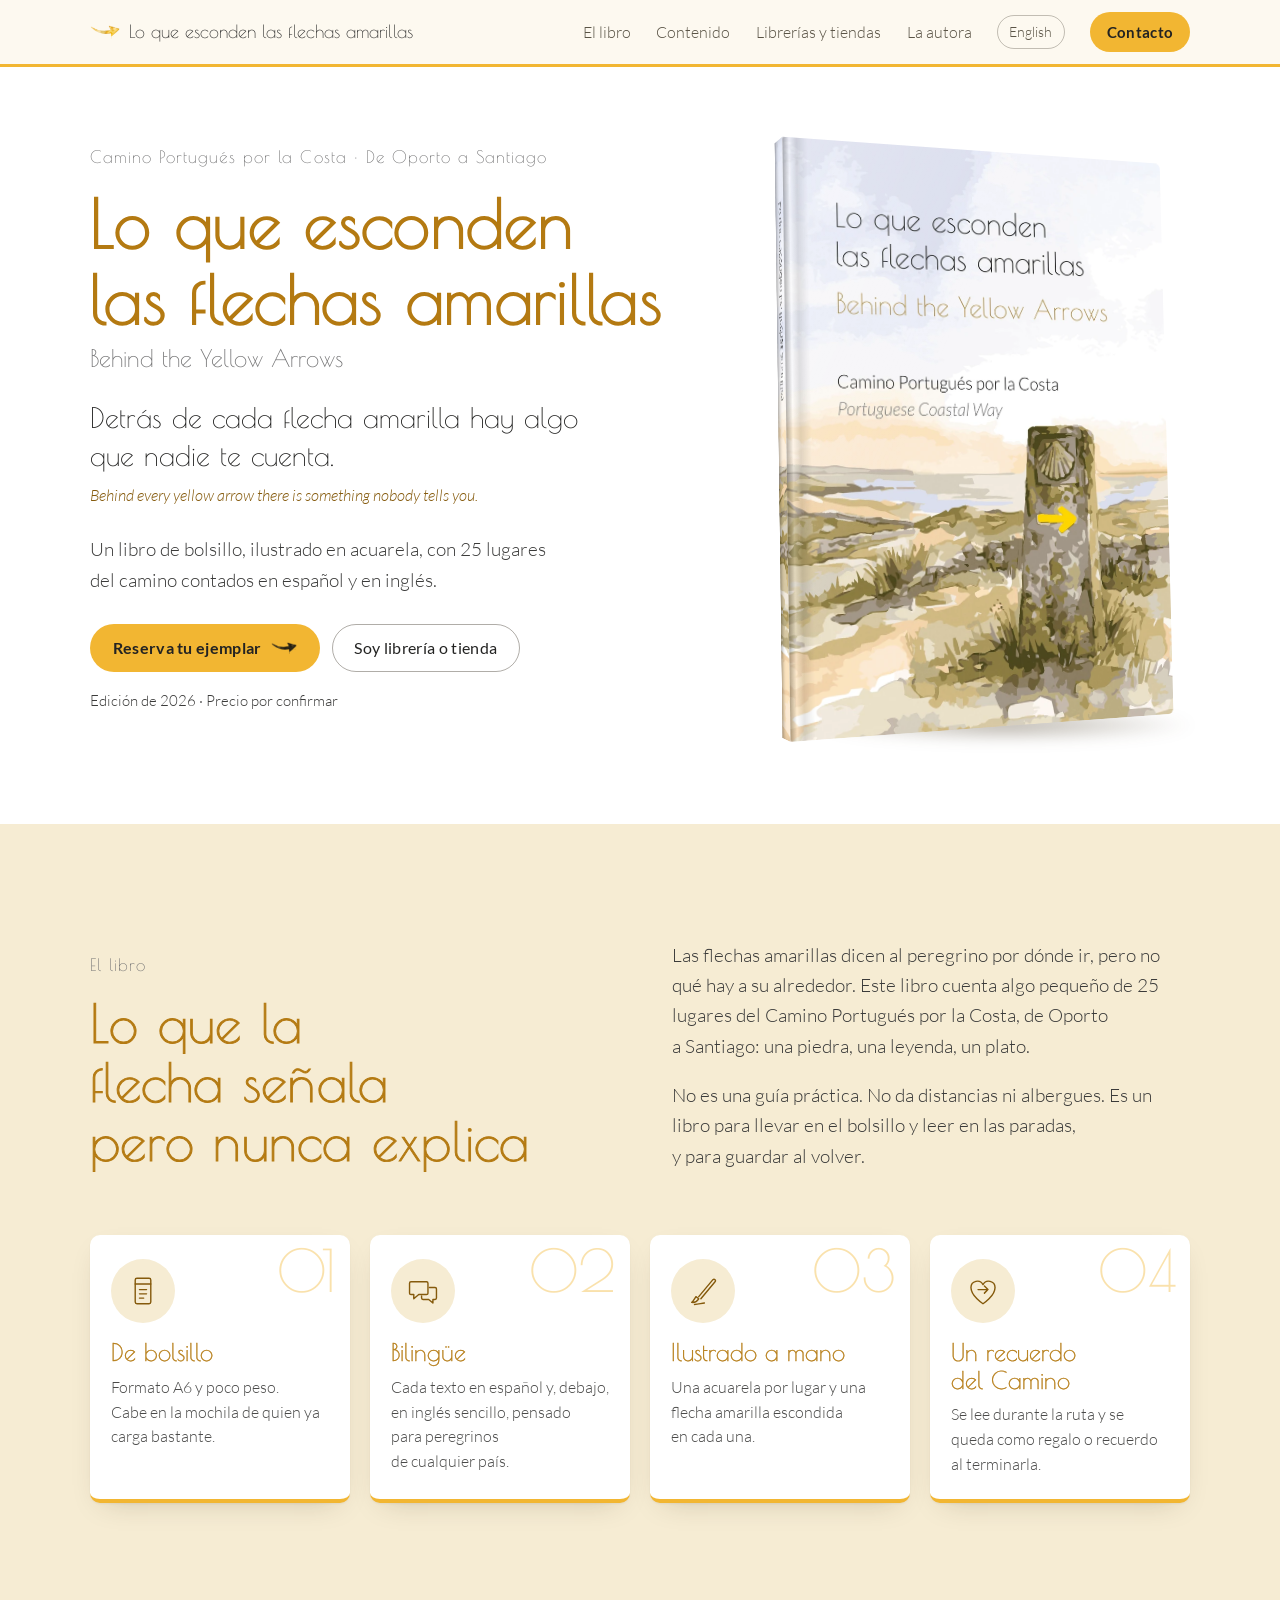
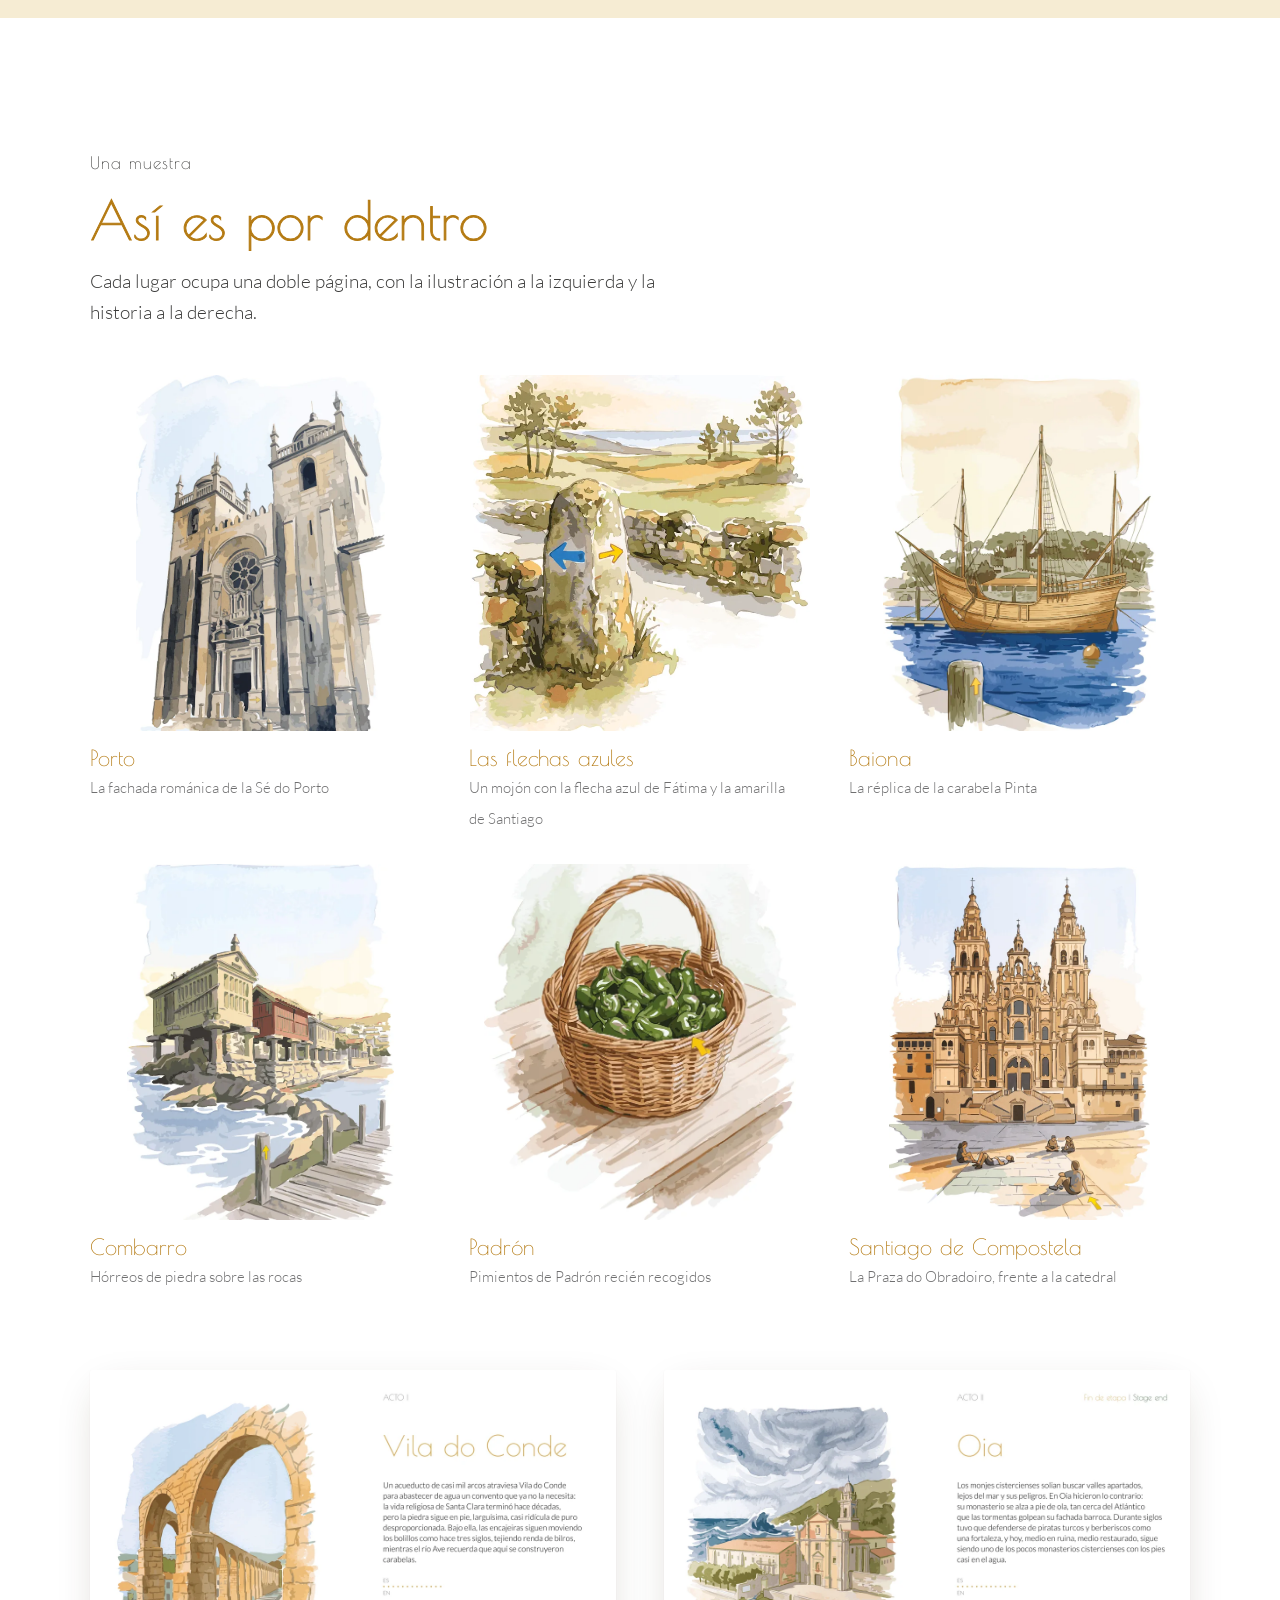
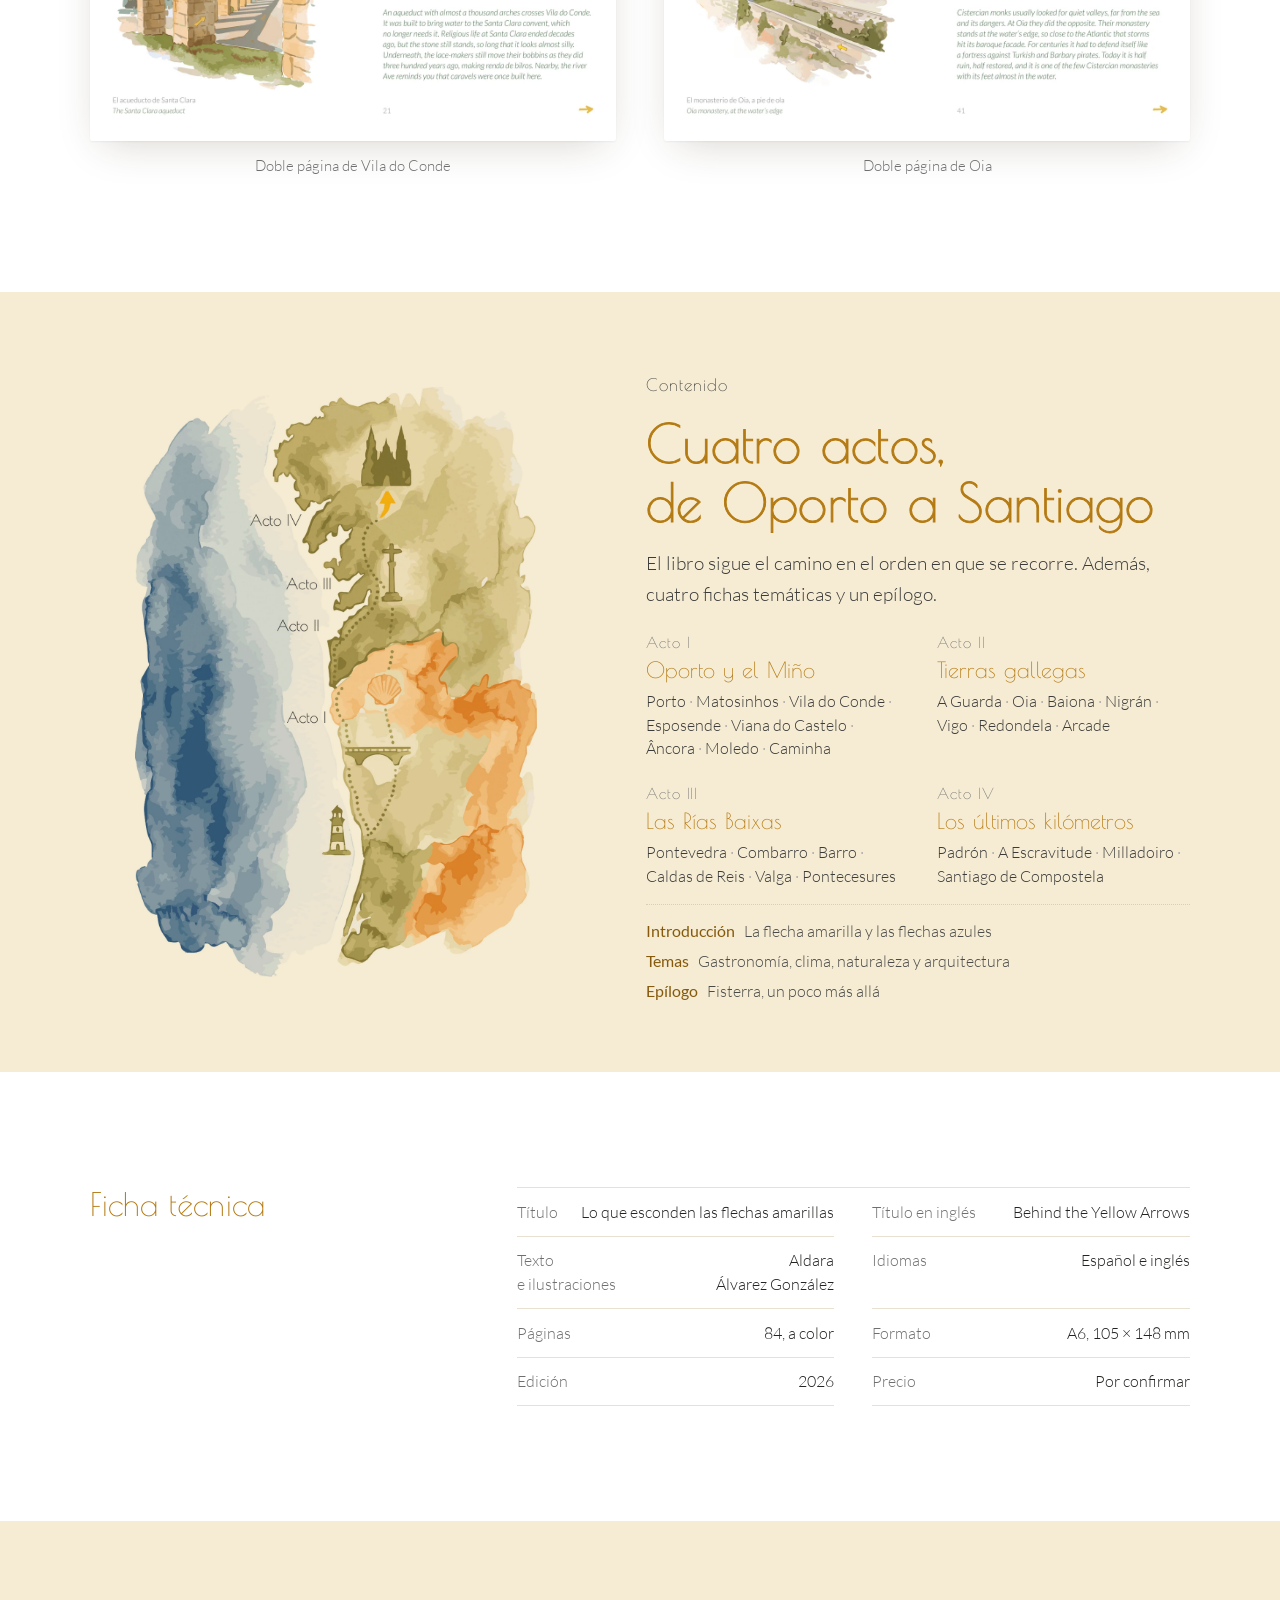
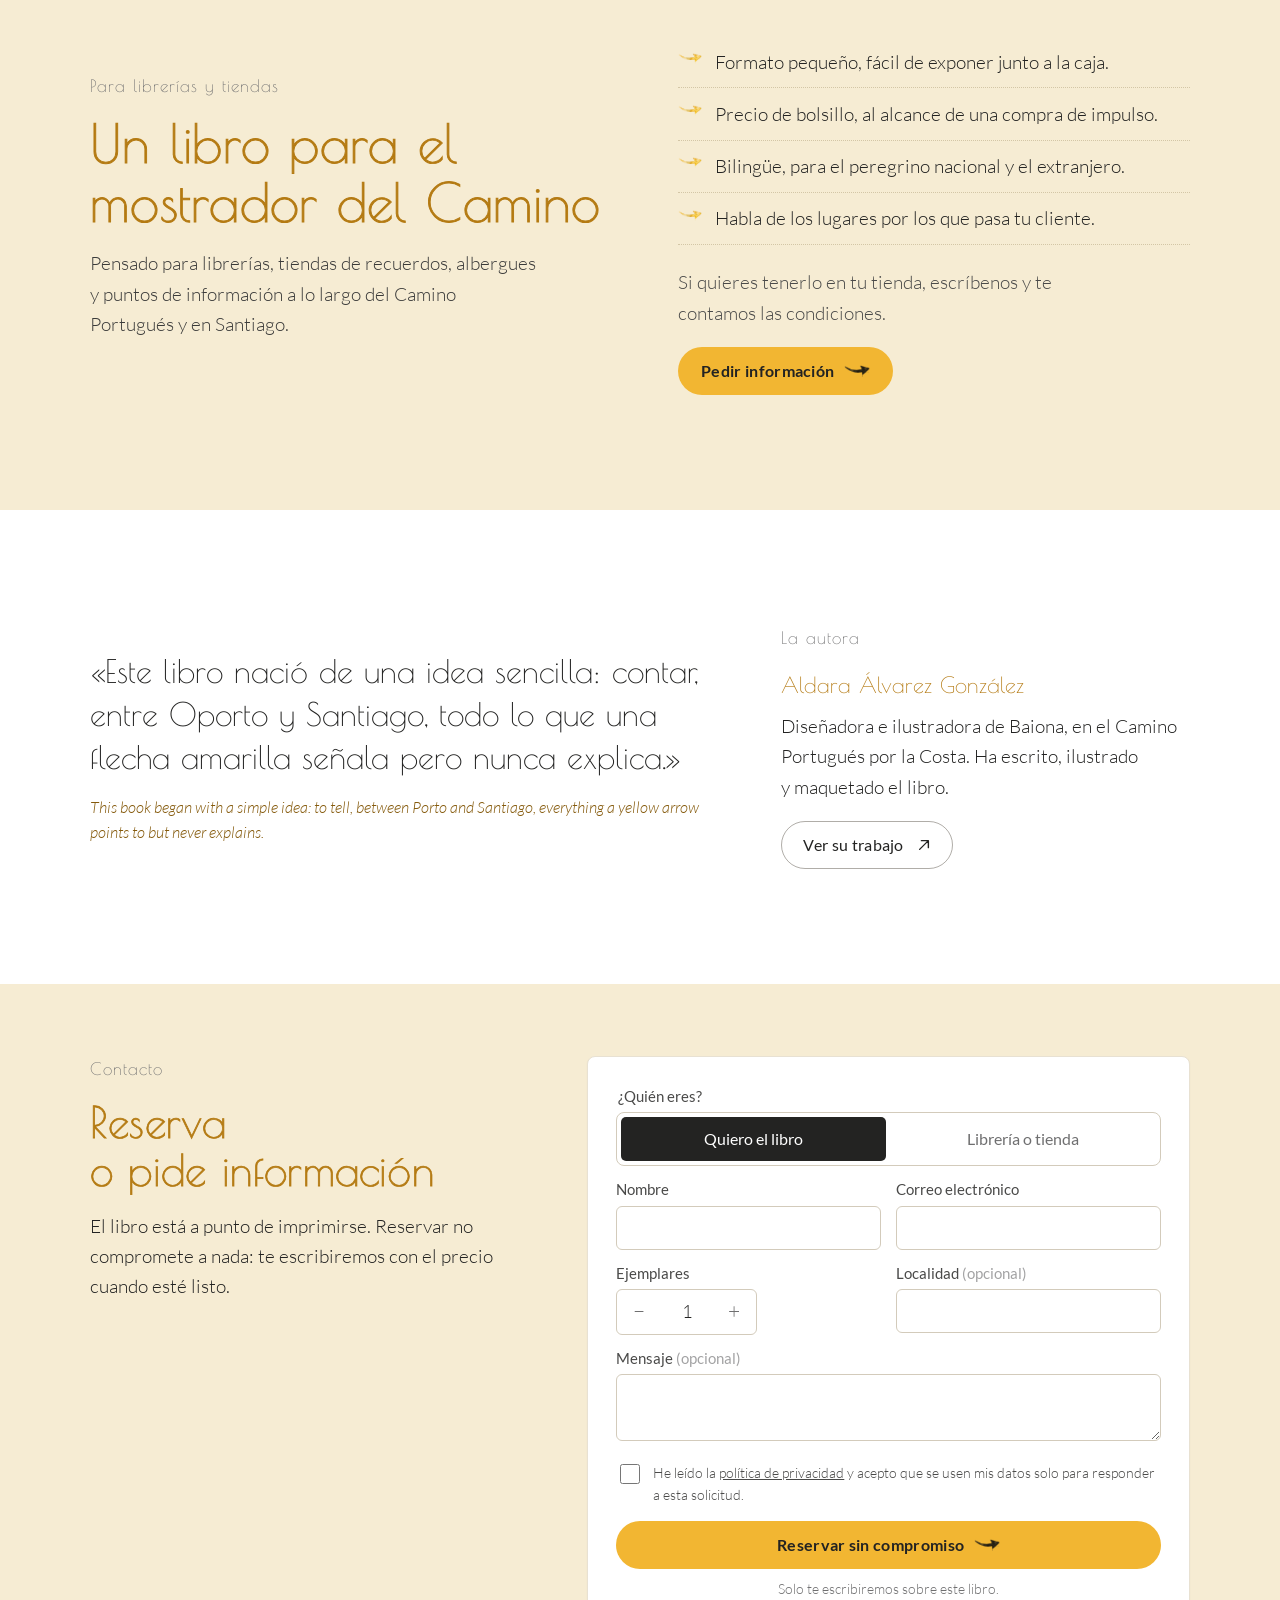
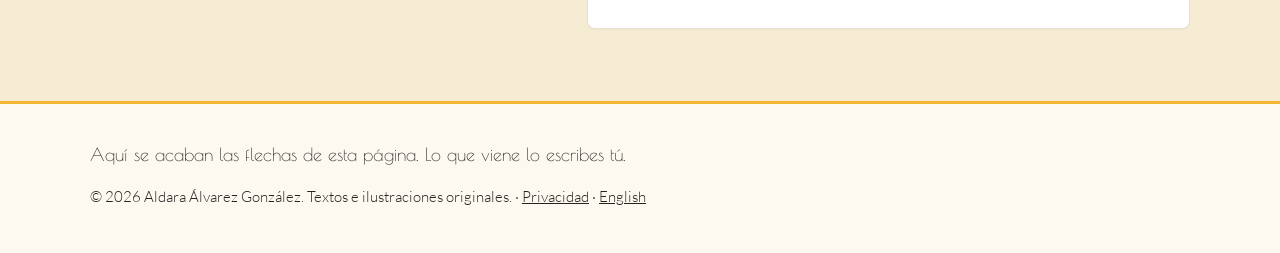
==== docs/index.html @ 6f157bd5 "Mover la web a docs/ para publicar con Pages desde rama Co-Authored-By: Claude Sonnet 5.5 <noreply@a" ====
<!doctype html>
<html lang="es">
<head>
<meta charset="utf-8">
<meta name="viewport" content="width=device-width,initial-scale=1">
<title>Lo que esconden las flechas amarillas · Camino Portugués por la Costa</title>
<meta name="description" content="Libro de bolsillo ilustrado en acuarela por Aldara Álvarez González: 25 lugares del Camino Portugués por la Costa, de Oporto a Santiago, en español y en inglés. Para lectores, librerías y tiendas del Camino.">
<meta name="robots" content="noindex,follow">
<link rel="canonical" href="https://flechasamarillas.aldaraalvarez.es/">
<link rel="alternate" hreflang="es" href="https://flechasamarillas.aldaraalvarez.es/">
<link rel="alternate" hreflang="en" href="https://flechasamarillas.aldaraalvarez.es/en/">
<link rel="alternate" hreflang="x-default" href="https://flechasamarillas.aldaraalvarez.es/">
<meta name="theme-color" content="#ffffff">
<meta property="og:type" content="book">
<meta property="og:title" content="Lo que esconden las flechas amarillas">
<meta property="og:description" content="Libro de bolsillo ilustrado en acuarela por Aldara Álvarez González: 25 lugares del Camino Portugués por la Costa, de Oporto a Santiago, en español y en inglés. Para lectores, librerías y tiendas del Camino.">
<meta property="og:image" content="https://flechasamarillas.aldaraalvarez.es/img/og.jpg">
<meta property="og:url" content="https://flechasamarillas.aldaraalvarez.es/">
<meta property="og:locale" content="es_ES">
<meta name="twitter:card" content="summary_large_image">
<link rel="icon" href="favicon.svg" type="image/svg+xml">
<link rel="preload" href="fonts/poiret-one-latin-400-normal.woff2" as="font" type="font/woff2" crossorigin>
<link rel="preload" href="fonts/lato-latin-300-normal.woff2" as="font" type="font/woff2" crossorigin>
<link rel="stylesheet" href="css/site.css?v=ed4a81b6">
<script type="application/ld+json">{"@context": "https://schema.org", "@type": "Book", "name": "Lo que esconden las flechas amarillas", "alternateName": "Behind the Yellow Arrows", "author": {"@type": "Person", "name": "Aldara Álvarez González", "url": "https://aldaraalvarez.es"}, "illustrator": {"@type": "Person", "name": "Aldara Álvarez González"}, "inLanguage": ["es", "en"], "numberOfPages": 84, "bookFormat": "https://schema.org/Paperback", "about": "Camino Portugués por la Costa", "image": "https://flechasamarillas.aldaraalvarez.es/img/portada.webp", "description": "Libro de bolsillo ilustrado en acuarela por Aldara Álvarez González: 25 lugares del Camino Portugués por la Costa, de Oporto a Santiago, en español y en inglés. Para lectores, librerías y tiendas del Camino."}</script>
</head>
<body class="sin-js">
<a class="salto" href="#contenido">Saltar al contenido</a>
<header class="cabecera">
  <div class="envoltura">
    <a class="marca" href="/"><img src="img/flecha.png" alt="" width="30" height="14"><span class="marca-larga">Lo que esconden las flechas amarillas</span><span class="marca-corta">Las flechas amarillas</span></a>
    <button type="button" class="menu-boton" aria-expanded="false" aria-controls="menu" aria-label="Menú"><span></span><span></span><span></span></button>
    <nav class="nav" id="menu" aria-label="Principal">
      <a href="#libro" class="nav-secundario">El libro</a><a href="#contenido-libro" class="nav-secundario">Contenido</a><a href="#librerias" class="nav-secundario">Librerías y tiendas</a><a href="#autora" class="nav-secundario">La autora</a>
      <a class="idioma" href="/en/" hreflang="en" lang="en" aria-label="Read in English">English</a>
      <a class="boton boton-principal" href="#contacto">Contacto</a>
    </nav>
  </div>
</header>

<main id="contenido">
<section class="portada">
  <div class="envoltura">
    <div class="portada-texto">
      <p class="antetitulo">Camino Portugués por la Costa · De Oporto a Santiago</p>
      <h1 class="titulo titulo-xl">Lo que esconden<br>las flechas amarillas</h1>
      <p class="en-titulo" lang="en">Behind the Yellow Arrows</p>
      <p class="lema">Detrás de cada flecha amarilla hay algo que nadie te cuenta.</p>
      <p class="lema-en en" lang="en">Behind every yellow arrow there is something nobody tells you.</p>
      <p class="portada-resumen">Un libro de bolsillo, ilustrado en acuarela, con 25 lugares del camino contados en español y en inglés.</p>
      <div class="acciones">
        <a class="boton boton-principal" href="#contacto" data-tipo="lector">Reserva tu ejemplar <img class="boton-flecha" src="img/flecha.png" alt="" width="26" height="12"></a>
        <a class="boton boton-secundario" href="#contacto" data-tipo="tienda">Soy librería o tienda</a>
      </div>
      <p class="estado">Edición de 2026 · Precio por confirmar</p>
    </div>
    <div class="libro">
      <div class="libro3d"><img class="libro-cubierta" src="img/portada-520.webp" srcset="img/portada-520.webp 800w, img/portada-1100.webp 1100w, img/portada.webp 1700w" sizes="(max-width:820px) 70vw, 420px" alt="Cubierta del libro con un mojón de piedra, una vieira y una flecha amarilla junto al mar" width="800" height="1128" fetchpriority="high"><span class="lomo" style="background-image:url(img/lomo.webp)"></span></div>
    </div>
  </div>
</section>

<section class="seccion seccion-calida" id="libro">
  <div class="envoltura">
    <div class="libro-intro aparece">
      <div>
        <p class="antetitulo">El libro</p>
        <h2 class="titulo titulo-l">Lo que la flecha señala pero nunca explica</h2>
      </div>
      <div class="libro-intro-texto"><p>Las flechas amarillas dicen al peregrino por dónde ir, pero no qué hay a su alrededor. Este libro cuenta algo pequeño de 25 lugares del Camino Portugués por la Costa, de Oporto a Santiago: una piedra, una leyenda, un plato.</p><p>No es una guía práctica. No da distancias ni albergues. Es un libro para llevar en el bolsillo y leer en las paradas, y para guardar al volver.</p></div>
    </div>
    <h3 class="sr">Por qué funciona</h3>
    <ul class="razones aparece"><li><span class="razon-icono"><svg viewBox="0 0 48 48" aria-hidden="true"><rect x="13" y="6" width="22" height="36" rx="2.5"/><path d="M13 14h22M19 22h10M19 28h10M19 34h6"/></svg></span><span class="razon-n" aria-hidden="true">01</span><h3>De bolsillo</h3><p>Formato A6 y poco peso. Cabe en la mochila de quien ya carga bastante.</p></li><li><span class="razon-icono"><svg viewBox="0 0 48 48" aria-hidden="true"><path d="M7 11h22a2 2 0 0 1 2 2v14a2 2 0 0 1-2 2H18l-7 6v-6H7a2 2 0 0 1-2-2V13a2 2 0 0 1 2-2z"/><path d="M33 19h8a2 2 0 0 1 2 2v13a2 2 0 0 1-2 2h-3v5l-6-5h-8a2 2 0 0 1-2-2v-3"/></svg></span><span class="razon-n" aria-hidden="true">02</span><h3>Bilingüe</h3><p>Cada texto en español y, debajo, en inglés sencillo, pensado para peregrinos de cualquier país.</p></li><li><span class="razon-icono"><svg viewBox="0 0 48 48" aria-hidden="true"><path d="M8 40c2-1 4-5 6-8l4 3c-2 3-5 6-10 5z"/><path d="M18 32L38 8c2-2 5 1 3 3L21 35"/><path d="M12 43c6 0 10-2 14-2"/></svg></span><span class="razon-n" aria-hidden="true">03</span><h3>Ilustrado a mano</h3><p>Una acuarela por lugar y una flecha amarilla escondida en cada una.</p></li><li><span class="razon-icono"><svg viewBox="0 0 48 48" aria-hidden="true"><path d="M24 42S7 31 7 19a9 9 0 0 1 17-4 9 9 0 0 1 17 4c0 12-17 23-17 23z"/><path d="M17 22h14m-5-5l5 5-5 5"/></svg></span><span class="razon-n" aria-hidden="true">04</span><h3>Un recuerdo del Camino</h3><p>Se lee durante la ruta y se queda como regalo o recuerdo al terminarla.</p></li></ul>
  </div>
</section>

<section class="seccion" id="muestra">
  <div class="envoltura">
    <div class="cabeza-seccion aparece">
      <p class="antetitulo">Una muestra</p>
      <h2 class="titulo titulo-l">Así es por dentro</h2>
      <p>Cada lugar ocupa una doble página, con la ilustración a la izquierda y la historia a la derecha.</p>
    </div>
    <div class="muestra"><figure class="aparece"><div class="muestra-img"><img class="acuarela" src="img/muestra/porto.webp" alt="La fachada románica de la Sé do Porto" loading="lazy" decoding="async"></div><figcaption><b>Porto</b><span>La fachada románica de la Sé do Porto</span></figcaption></figure><figure class="aparece"><div class="muestra-img"><img class="acuarela" src="img/muestra/flechas-azules.webp" alt="Un mojón con la flecha azul de Fátima y la amarilla de Santiago" loading="lazy" decoding="async"></div><figcaption><b>Las flechas azules</b><span>Un mojón con la flecha azul de Fátima y la amarilla de Santiago</span></figcaption></figure><figure class="aparece"><div class="muestra-img"><img class="acuarela" src="img/muestra/baiona.webp" alt="La réplica de la carabela Pinta" loading="lazy" decoding="async"></div><figcaption><b>Baiona</b><span>La réplica de la carabela Pinta</span></figcaption></figure><figure class="aparece"><div class="muestra-img"><img class="acuarela" src="img/muestra/combarro.webp" alt="Hórreos de piedra sobre las rocas" loading="lazy" decoding="async"></div><figcaption><b>Combarro</b><span>Hórreos de piedra sobre las rocas</span></figcaption></figure><figure class="aparece"><div class="muestra-img"><img class="acuarela" src="img/muestra/padron.webp" alt="Pimientos de Padrón recién recogidos" loading="lazy" decoding="async"></div><figcaption><b>Padrón</b><span>Pimientos de Padrón recién recogidos</span></figcaption></figure><figure class="aparece"><div class="muestra-img"><img class="acuarela" src="img/muestra/santiago.webp" alt="La Praza do Obradoiro, frente a la catedral" loading="lazy" decoding="async"></div><figcaption><b>Santiago de Compostela</b><span>La Praza do Obradoiro, frente a la catedral</span></figcaption></figure></div>
    <div class="dobles">
    <figure class="doble aparece">
      <button type="button" class="ampliable" aria-label="Doble página de Vila do Conde con la ilustración del acueducto y el texto en español e inglés"><img src="img/muestra/doble.webp" data-grande="img/muestra/doble-grande.webp" alt="Doble página de Vila do Conde con la ilustración del acueducto y el texto en español e inglés" loading="lazy" decoding="async" width="1200" height="846"></button>
      <figcaption>Doble página de Vila do Conde</figcaption>
    </figure>
    <figure class="doble aparece">
      <button type="button" class="ampliable" aria-label="Doble página de Oia con la ilustración del monasterio y el texto en español e inglés"><img src="img/muestra/doble-oia.webp" data-grande="img/muestra/doble-oia-grande.webp" alt="Doble página de Oia con la ilustración del monasterio y el texto en español e inglés" loading="lazy" decoding="async" width="1200" height="846"></button>
      <figcaption>Doble página de Oia</figcaption>
    </figure>
    <figure class="doble doble-movil aparece">
      <button type="button" class="ampliable" aria-label="Doble página de Baiona con la ilustración de la carabela y el texto en español e inglés"><img src="img/muestra/doble-baiona.webp" data-grande="img/muestra/doble-baiona-grande.webp" alt="Doble página de Baiona con la ilustración de la carabela y el texto en español e inglés" loading="lazy" decoding="async" width="1200" height="846"></button>
      <figcaption>Doble página de Baiona</figcaption>
    </figure>
    </div>
  </div>
</section>

<section class="seccion seccion-calida" id="contenido-libro">
  <div class="envoltura camino">
    <figure class="mapa aparece"><img class="acuarela" src="img/muestra/mapa.webp" alt="Mapa en acuarela de la costa de Portugal y Galicia con los cuatro actos del camino" loading="lazy" width="1100" height="1616"></figure>
    <div>
      <div class="cabeza-seccion aparece">
        <p class="antetitulo">Contenido</p>
        <h2 class="titulo titulo-l">Cuatro actos, de Oporto a Santiago</h2>
        <p>El libro sigue el camino en el orden en que se recorre. Además, cuatro fichas temáticas y un epílogo.</p>
      </div>
      <div class="actos aparece"><div class="acto"><h3>Acto I</h3><h4>Oporto y el Miño</h4><ol><li>Porto</li><li>Matosinhos</li><li>Vila do Conde</li><li>Esposende</li><li>Viana do Castelo</li><li>Âncora</li><li>Moledo</li><li>Caminha</li></ol></div><div class="acto"><h3>Acto II</h3><h4>Tierras gallegas</h4><ol><li>A Guarda</li><li>Oia</li><li>Baiona</li><li>Nigrán</li><li>Vigo</li><li>Redondela</li><li>Arcade</li></ol></div><div class="acto"><h3>Acto III</h3><h4>Las Rías Baixas</h4><ol><li>Pontevedra</li><li>Combarro</li><li>Barro</li><li>Caldas de Reis</li><li>Valga</li><li>Pontecesures</li></ol></div><div class="acto"><h3>Acto IV</h3><h4>Los últimos kilómetros</h4><ol><li>Padrón</li><li>A Escravitude</li><li>Milladoiro</li><li>Santiago de Compostela</li></ol></div></div>
      <div class="extras aparece"><p><strong>Introducción</strong> La flecha amarilla y las flechas azules</p><p><strong>Temas</strong> Gastronomía, clima, naturaleza y arquitectura</p><p><strong>Epílogo</strong> Fisterra, un poco más allá</p></div>
    </div>
  </div>
</section>

<section class="seccion" id="ficha">
  <div class="envoltura ficha-bloque aparece">
    <h2 class="titulo titulo-m">Ficha técnica</h2>
    <dl class="ficha-tecnica"><div><dt>Título</dt><dd>Lo que esconden las flechas amarillas</dd></div><div><dt>Título en inglés</dt><dd>Behind the Yellow Arrows</dd></div><div><dt>Texto e ilustraciones</dt><dd>Aldara Álvarez González</dd></div><div><dt>Idiomas</dt><dd>Español e inglés</dd></div><div><dt>Páginas</dt><dd>84, a color</dd></div><div><dt>Formato</dt><dd>A6, 105 × 148 mm</dd></div><div><dt>Edición</dt><dd>2026</dd></div><div><dt>Precio</dt><dd>Por confirmar</dd></div></dl>
  </div>
</section>

<section class="seccion seccion-librerias" id="librerias">
  <div class="envoltura librerias aparece">
    <div>
      <p class="antetitulo">Para librerías y tiendas</p>
      <h2 class="titulo titulo-l">Un libro para el mostrador del Camino</h2>
      <p class="librerias-intro">Pensado para librerías, tiendas de recuerdos, albergues y puntos de información a lo largo del Camino Portugués y en Santiago.</p>
    </div>
    <div>
      <ul class="lista-flechas"><li>Formato pequeño, fácil de exponer junto a la caja.</li><li>Precio de bolsillo, al alcance de una compra de impulso.</li><li>Bilingüe, para el peregrino nacional y el extranjero.</li><li>Habla de los lugares por los que pasa tu cliente.</li></ul>
      <p class="librerias-cond">Si quieres tenerlo en tu tienda, escríbenos y te contamos las condiciones.</p>
      <a class="boton boton-principal" href="#contacto" data-tipo="tienda">Pedir información <img class="boton-flecha" src="img/flecha.png" alt="" width="26" height="12"></a>
    </div>
  </div>
</section>

<section class="seccion" id="autora">
  <div class="envoltura autora aparece">
    <blockquote><p>«Este libro nació de una idea sencilla: contar, entre Oporto y Santiago, todo lo que una flecha amarilla señala pero nunca explica.»</p><span class="en" lang="en">This book began with a simple idea: to tell, between Porto and Santiago, everything a yellow arrow points to but never explains.</span></blockquote>
    <div>
      <p class="antetitulo">La autora</p>
      <p class="autora-nombre">Aldara Álvarez González</p>
      <p>Diseñadora e ilustradora de Baiona, en el Camino Portugués por la Costa. Ha escrito, ilustrado y maquetado el libro.</p>
      <a class="boton boton-secundario" href="https://aldaraalvarez.es" rel="noopener">Ver su trabajo <svg class="icono-ext" viewBox="0 0 16 16" width="14" height="14" aria-hidden="true"><path d="M5 3h8v8M13 3L3 13" fill="none" stroke="currentColor" stroke-width="1.6" stroke-linecap="round" stroke-linejoin="round"/></svg></a>
    </div>
  </div>
</section>

<section class="seccion seccion-calida" id="contacto">
  <div class="envoltura reserva">
    <div class="aparece">
      <p class="antetitulo">Contacto</p>
      <h2 class="titulo titulo-l">Reserva o pide información</h2>
      <p style="margin-top:1rem">El libro está a punto de imprimirse. Reservar no compromete a nada: te escribiremos con el precio cuando esté listo.</p>
    </div>
    <div class="formulario aparece" id="formulario">
      <form novalidate action="https://api.web3forms.com/submit" method="post" data-tipo-actual="lector" data-wf="9730a2ad-8c3b-43d9-b68c-ad611768d778">
        <input type="hidden" name="idioma" value="es">
        <div class="trampa" aria-hidden="true"><label>Web <input type="text" name="web" tabindex="-1" autocomplete="off"></label></div>
        <fieldset class="campo"><legend>¿Quién eres?</legend>
          <div class="selector-tipo">
            <label><input type="radio" name="tipo" value="lector" checked> Quiero el libro</label>
            <label><input type="radio" name="tipo" value="tienda"> Librería o tienda</label>
          </div>
        </fieldset>
        <div class="fila">
          <div class="campo"><label for="f-nombre">Nombre</label><input id="f-nombre" name="nombre" autocomplete="name" required maxlength="120"><p class="campo-error" id="e-nombre">Escribe tu nombre.</p></div>
          <div class="campo"><label for="f-email">Correo electrónico</label><input id="f-email" name="email" type="email" inputmode="email" autocomplete="email" required maxlength="160" spellcheck="false"><p class="campo-error" id="e-email">Revisa el correo, parece incompleto.</p></div>
        </div>
        <div class="fila solo-tienda">
          <div class="campo solo-tienda"><label for="f-comercio">Nombre del comercio</label><input id="f-comercio" name="comercio" autocomplete="organization" maxlength="160"><p class="campo-error" id="e-comercio">Escribe el nombre del comercio.</p></div>
          <div class="campo solo-tienda"><label for="f-telefono">Teléfono <span class="opcional">(opcional)</span></label><input id="f-telefono" name="telefono" type="tel" autocomplete="tel" maxlength="40"></div>
        </div>
        <div class="fila">
          <div class="campo"><label for="f-cantidad"><span class="solo-lector-txt">Ejemplares</span><span class="solo-tienda-txt">Ejemplares orientativos</span></label>
            <div class="contador"><button type="button" data-paso="-1" aria-label="Uno menos">−</button><input id="f-cantidad" name="cantidad" type="number" inputmode="numeric" min="1" max="500" value="1"><button type="button" data-paso="1" aria-label="Uno más">+</button></div>
          </div>
          <div class="campo"><label for="f-localidad">Localidad <span class="opcional solo-lector-txt">(opcional)</span></label><input id="f-localidad" name="localidad" autocomplete="address-level2" maxlength="120"></div>
        </div>
        <div class="campo"><label for="f-mensaje">Mensaje <span class="opcional">(opcional)</span></label><textarea id="f-mensaje" name="mensaje" maxlength="1500" rows="2"></textarea></div>
        <label class="consentimiento"><input type="checkbox" name="privacidad" value="si" required id="f-priv"><span>He leído la <a href="/privacidad.html">política de privacidad</a> y acepto que se usen mis datos solo para responder a esta solicitud.</span></label>
        <button class="boton boton-principal" type="submit"><span class="boton-texto">Reservar sin compromiso</span> <img class="boton-flecha" src="img/flecha.png" alt="" width="26" height="12"></button>
        <p class="formulario-error" role="alert"></p>
        <p class="formulario-aviso">Solo te escribiremos sobre este libro.</p>
      </form>
      <div class="hecho" role="status" tabindex="-1">
        <img class="hecho-flecha" src="img/flecha.png" alt="" width="150" height="68">
        <h3 class="titulo titulo-m">Recibido</h3>
        <p class="hecho-texto"></p>
        <button type="button" class="boton boton-secundario hecho-otra">Enviar otra</button>
      </div>
    </div>
  </div>
</section>
</main>

<footer class="pie">
  <div class="envoltura">
    <p class="pie-final" style="margin:0">Aquí se acaban las flechas de esta página. Lo que viene lo escribes tú.</p>
    <p style="margin:0">© 2026 Aldara Álvarez González. Textos e ilustraciones originales. · <a href="/privacidad.html">Privacidad</a> · <a href="/en/" hreflang="en" lang="en">English</a></p>
  </div>
</footer>

<div class="barra-movil"><a class="boton boton-principal" href="#contacto">Reserva tu ejemplar <img class="boton-flecha" src="img/flecha.png" alt="" width="26" height="12"></a></div>

<script id="datos" type="application/json">{"t": {"enviando": "Enviando…", "enviar_l": "Reservar sin compromiso", "enviar_t": "Pedir información", "err_nombre": "Escribe tu nombre.", "err_email": "Revisa el correo, parece incompleto.", "err_comercio": "Escribe el nombre del comercio.", "err_priv": "Necesitamos que aceptes la política de privacidad.", "err_red": "No se ha podido enviar. Prueba de nuevo en un momento.", "err_lim": "Has enviado varias solicitudes seguidas. Prueba de nuevo dentro de un rato.", "ok_l": "Gracias. Te escribiremos a {email} cuando el libro esté impreso. Buen camino.", "ok_t": "Gracias. Te escribiremos a {email} con las condiciones para tu tienda."}}</script>
<script src="js/site.js?v=ed4a81b6" defer></script>
</body>
</html>
---- docs/css/site.css ----
/* Lo que esconden las flechas amarillas. Sistema tomado del libro:
   Poiret One para títulos, Lato Light para texto, inglés en cursiva verde,
   paleta sacada de las acuarelas: azul del mar, arena, verde y amarillo de la flecha. */

@font-face{font-family:"Poiret One";src:url(../fonts/poiret-one-latin-400-normal.woff2) format("woff2");font-weight:400;font-display:swap;unicode-range:U+0000-00FF,U+0131,U+0152-0153,U+02BB-02BC,U+02C6,U+02DA,U+02DC,U+2000-206F,U+20AC,U+2122,U+2191,U+2193,U+2212,U+2215,U+FEFF,U+FFFD}
@font-face{font-family:"Poiret One";src:url(../fonts/poiret-one-latin-ext-400-normal.woff2) format("woff2");font-weight:400;font-display:swap;unicode-range:U+0100-02AF,U+0304,U+0308,U+0329,U+1E00-1E9F,U+1EF2-1EFF,U+2020,U+20A0-20AB,U+20AD-20C0,U+2113,U+2C60-2C7F,U+A720-A7FF}
@font-face{font-family:"Lato";src:url(../fonts/lato-latin-300-normal.woff2) format("woff2");font-weight:300;font-display:swap;unicode-range:U+0000-00FF,U+0131,U+0152-0153,U+02BB-02BC,U+02C6,U+02DA,U+02DC,U+2000-206F,U+20AC,U+2122,U+2191,U+2193,U+2212,U+2215,U+FEFF,U+FFFD}
@font-face{font-family:"Lato";src:url(../fonts/lato-latin-ext-300-normal.woff2) format("woff2");font-weight:300;font-display:swap;unicode-range:U+0100-02AF,U+0304,U+0308,U+0329,U+1E00-1E9F,U+1EF2-1EFF,U+2020,U+20A0-20AB,U+20AD-20C0,U+2113,U+2C60-2C7F,U+A720-A7FF}
@font-face{font-family:"Lato";src:url(../fonts/lato-latin-300-italic.woff2) format("woff2");font-weight:300;font-style:italic;font-display:swap;unicode-range:U+0000-00FF,U+0131,U+0152-0153,U+02BB-02BC,U+02C6,U+02DA,U+02DC,U+2000-206F,U+20AC,U+2122,U+2191,U+2193,U+2212,U+2215,U+FEFF,U+FFFD}
@font-face{font-family:"Lato";src:url(../fonts/lato-latin-ext-300-italic.woff2) format("woff2");font-weight:300;font-style:italic;font-display:swap;unicode-range:U+0100-02AF,U+0304,U+0308,U+0329,U+1E00-1E9F,U+1EF2-1EFF,U+2020,U+20A0-20AB,U+20AD-20C0,U+2113,U+2C60-2C7F,U+A720-A7FF}
@font-face{font-family:"Lato";src:url(../fonts/lato-latin-400-normal.woff2) format("woff2");font-weight:400;font-display:swap;unicode-range:U+0000-00FF,U+0131,U+0152-0153,U+02BB-02BC,U+02C6,U+02DA,U+02DC,U+2000-206F,U+20AC,U+2122,U+2191,U+2193,U+2212,U+2215,U+FEFF,U+FFFD}
@font-face{font-family:"Lato";src:url(../fonts/lato-latin-ext-400-normal.woff2) format("woff2");font-weight:400;font-display:swap;unicode-range:U+0100-02AF,U+0304,U+0308,U+0329,U+1E00-1E9F,U+1EF2-1EFF,U+2020,U+20A0-20AB,U+20AD-20C0,U+2113,U+2C60-2C7F,U+A720-A7FF}
@font-face{font-family:"Lato";src:url(../fonts/lato-latin-700-normal.woff2) format("woff2");font-weight:700;font-display:swap}

:root{
  /* Ocre de los títulos del libro (#d7af5f). En pantalla se usa tal cual solo
     en tamaños grandes; para texto de lectura, una versión más oscura. */
  --ocre:#d9a53a;
  --ocre-titulo:#b47a12;
  --ocre-texto:#855a0c;
  --mar:#3a3326;
  --mar-oscuro:#231f17;
  --cielo:#ffffff;
  --arena:#f6ecd3;
  --amarillo:#f2b632;
  --verde:#3e6b45;
  --verde-fondo:#f6ecd3;
  --verde-suave:#647f5e;
  --gris:#6f6f70;
  --gris-claro:#a3a3a4;
  --tinta:#232322;
  --papel:#ffffff;
  --crema:#fdf9f0;
  --papel-calido:#fbf8f1;
  --linea:#e8e1d2;
  --sombra:0 1px 2px rgba(60,45,20,.06),0 12px 40px -12px rgba(60,45,20,.22);
  --ancho:1180px;
  --gutter:clamp(16px,4vw,40px);
  --fs-cuerpo:clamp(1.0625rem,.98rem + .3vw,1.1875rem);
  --t-rapido:180ms cubic-bezier(.2,.7,.2,1);
  --t-medio:420ms cubic-bezier(.2,.7,.2,1);
}

*,*::before,*::after{box-sizing:border-box}
html{-webkit-text-size-adjust:100%;scroll-behavior:smooth;scroll-padding-top:72px}
@media (prefers-reduced-motion:reduce){html{scroll-behavior:auto}*{animation:none!important;transition:none!important}}
body{margin:0;background:var(--papel);color:var(--tinta);font:300 var(--fs-cuerpo)/1.6 "Lato",system-ui,sans-serif;text-rendering:optimizeLegibility;-webkit-font-smoothing:antialiased}
img{display:block;max-width:100%;height:auto}
a{color:inherit}
p{margin:0 0 1em}
h1,h2,h3,h4{text-wrap:balance}
p,li,blockquote{text-wrap:pretty}
::selection{background:#f7dc93}
:focus-visible{outline:2px solid var(--ocre-texto);outline-offset:3px;border-radius:2px}
.sr{position:absolute!important;width:1px;height:1px;overflow:hidden;clip:rect(0 0 0 0);white-space:nowrap}
.salto{position:absolute;left:-999px;top:8px;background:#fff;padding:8px 12px;z-index:100}
.salto:focus{left:8px}

/* Las acuarelas tienen fondo blanco: multiply las funde con el papel cálido */
.acuarela{mix-blend-mode:multiply}

.envoltura{max-width:var(--ancho);margin:0 auto;padding:0 var(--gutter)}

/* Tipografía */
.titulo{font-family:"Poiret One",serif;font-weight:400;color:var(--ocre-titulo);letter-spacing:.005em;line-height:1.12;margin:0}
.titulo-xl{font-size:clamp(1.7rem,8vw,4.2rem);white-space:nowrap;-webkit-text-stroke:.03em currentColor;paint-order:stroke fill}
.titulo-l{-webkit-text-stroke:.018em currentColor}
.titulo-l{font-size:clamp(2.1rem,1.5rem + 2.4vw,3.3rem)}
.titulo-m{font-size:clamp(1.5rem,1.2rem + 1vw,2rem)}
.en-titulo{font-family:"Poiret One",serif;color:var(--gris);font-size:clamp(1.15rem,1rem + .6vw,1.5rem);margin:.35em 0 0;line-height:1.25}
.antetitulo{font-family:"Poiret One",serif;color:var(--gris);font-size:1.0625rem;letter-spacing:.06em;margin:0 0 .9rem}
.en{font-style:italic;color:var(--ocre-texto)}
.separador{display:flex;flex-direction:column;gap:2px;margin:1.4rem 0;color:var(--gris-claro);font-size:.6875rem;letter-spacing:.08em}
.separador::before{content:"";display:block;width:132px;height:3px;order:2;background:radial-gradient(circle,var(--ocre) 1.2px,transparent 1.6px) 0 50%/11px 3px repeat-x}
.separador span:last-child{order:3}

/* Botones */
.boton{display:inline-flex;align-items:center;gap:.6em;min-height:48px;padding:.75em 1.35em;border-radius:999px;font:400 1rem/1.2 "Lato",sans-serif;letter-spacing:.02em;text-decoration:none;cursor:pointer;border:1px solid transparent;transition:background var(--t-rapido),color var(--t-rapido),border-color var(--t-rapido),transform var(--t-rapido)}
.boton-principal{background:var(--amarillo);color:var(--tinta);font-weight:700}
.boton-principal:hover{background:#ffc94d}
.boton-principal .boton-flecha{width:26px;height:auto;filter:brightness(.16) saturate(.6);transition:transform var(--t-medio)}
.boton-principal:hover .boton-flecha{transform:translateX(4px)}
.boton-secundario{background:transparent;color:var(--tinta);border-color:rgba(58,51,38,.4)}
.boton-secundario:hover{border-color:var(--tinta)}
.boton:active{transform:translateY(1px)}

/* Cabecera */
.cabecera{position:sticky;top:0;z-index:20;background:var(--crema);color:var(--tinta);border-bottom:3px solid var(--amarillo)}
.cabecera .envoltura{display:flex;align-items:center;gap:1.25rem;min-height:64px}
.marca{font-family:"Poiret One",serif;font-size:1.125rem;color:var(--tinta);text-decoration:none;white-space:nowrap;display:flex;align-items:center;gap:.55rem}
.marca img{width:30px}
.nav{display:flex;gap:1.6rem;margin-left:auto;align-items:center}
.nav a:not(.boton):not(.idioma){text-decoration:none;font-size:.9688rem;color:#5a5446;padding:.4rem 0;transition:color var(--t-rapido)}
.nav a:not(.boton):not(.idioma):hover{color:var(--tinta)}
.idioma{font-size:.875rem;color:#5a5446;text-decoration:none;border:1px solid rgba(58,51,38,.3);border-radius:999px;padding:.3rem .7rem}
.idioma:hover{border-color:var(--tinta);color:var(--tinta)}
.cabecera .boton{min-height:40px;padding:.5em 1.05em;font-size:.9375rem;background:var(--amarillo);color:var(--tinta);font-weight:700}
.cabecera .boton:hover{background:#ffc94d}

.marca-corta{display:none}

/* Portada */
.portada{padding:clamp(28px,6vw,80px) 0 clamp(48px,8vw,96px);overflow:hidden;background:var(--cielo)}
.portada .antetitulo,.portada .en-titulo{color:var(--gris)}
.portada-resumen,.portada .estado{color:#3b3b3a}
.portada .envoltura{display:grid;grid-template-columns:minmax(0,1.2fr) minmax(0,.8fr);gap:clamp(32px,6vw,88px);align-items:center}
.portada-texto .titulo-xl{margin-top:.1em}
.lema{font-family:"Poiret One",serif;font-size:clamp(1.3rem,1.05rem + 1vw,1.75rem);color:var(--tinta);line-height:1.35;margin:1.6rem 0 .5rem;max-width:30ch}
.lema-en{margin:0 0 1.6rem;font-size:1rem;max-width:44ch}
.portada-resumen{max-width:46ch;color:#3b3b3a}
.acciones{display:flex;flex-wrap:wrap;gap:.75rem;margin-top:1.8rem}
.estado{margin-top:1.1rem;font-size:.9375rem;color:var(--gris)}
.estado strong{font-weight:400;color:var(--ocre-texto)}
.libro{justify-self:center;width:min(100%,420px);perspective:1600px;position:relative}
.libro3d{position:relative;transform-style:preserve-3d;transform:rotateY(22deg) rotateX(3deg);will-change:transform;--g:30px}
.libro-cubierta{width:100%;border-radius:2px 6px 6px 2px;position:relative;box-shadow:inset 6px 0 8px -4px rgba(0,0,0,.35)}
.libro3d::after{content:"";position:absolute;inset:0;border-radius:2px 6px 6px 2px;pointer-events:none;background:linear-gradient(90deg,rgba(0,0,0,.28) 0,rgba(255,255,255,.22) 1.6%,rgba(0,0,0,.1) 3.4%,transparent 6%),linear-gradient(115deg,rgba(255,255,255,.22),transparent 38%)}
.lomo{position:absolute;left:0;top:0;height:100%;width:var(--g);background-size:100% 100%;transform-origin:left center;transform:rotateY(90deg);border-radius:2px 0 0 2px;box-shadow:inset -10px 0 14px -6px rgba(0,0,0,.4)}
.libro::before{content:"";position:absolute;left:8%;right:-2%;bottom:-18px;height:34px;background:radial-gradient(ellipse at center,rgba(60,45,20,.38),transparent 70%);filter:blur(7px)}
@media (max-width:820px){
  .portada .envoltura{grid-template-columns:1fr}
  .libro{order:-1;width:min(70%,300px);margin:0 0 22px}
}

/* Secciones */
.seccion{padding:clamp(64px,9vw,120px) 0}
.seccion-calida{background:var(--arena)}
.seccion-cielo{background:var(--cielo)}
.cabeza-seccion{max-width:640px;margin-bottom:clamp(28px,4vw,48px)}
#contenido-libro .cabeza-seccion{margin-bottom:clamp(14px,2vw,22px)}
.cabeza-seccion p{color:#3b3b3a;margin-top:1rem}

/* El libro */
.libro-intro{display:grid;grid-template-columns:minmax(0,1fr) minmax(0,1fr);gap:clamp(24px,5vw,72px);align-items:end}
.libro-intro-texto p{color:#3b3b3a}
.libro-intro-texto p:last-child{margin-bottom:0}
.razones{list-style:none;margin:clamp(40px,6vw,64px) 0 0;padding:0;display:grid;grid-template-columns:repeat(4,minmax(0,1fr));gap:clamp(12px,1.6vw,20px)}
.razones li{position:relative;overflow:hidden;background:#fff;border-radius:10px;border-bottom:4px solid var(--amarillo);padding:1.5rem 1.3rem 1.4rem;box-shadow:0 1px 2px rgba(60,45,20,.05),0 10px 28px -14px rgba(60,45,20,.25);transition:transform var(--t-medio),box-shadow var(--t-medio)}
.razones li:hover{transform:translateY(-4px);box-shadow:0 1px 2px rgba(60,45,20,.05),0 16px 34px -14px rgba(60,45,20,.32)}
.razon-icono{display:grid;place-items:center;width:64px;height:64px;border-radius:50%;background:var(--arena);margin-bottom:1rem}
.razon-icono svg{width:34px;height:34px;fill:none;stroke:var(--ocre-texto);stroke-width:2;stroke-linecap:round;stroke-linejoin:round}
.razon-n{position:absolute;top:.4rem;right:.9rem;font-family:"Poiret One",serif;font-size:3.6rem;line-height:1;color:var(--amarillo);opacity:.4}
.razones h3{font-family:"Poiret One",serif;font-weight:400;font-size:1.5rem;color:var(--ocre-titulo);margin:0 0 .5rem;line-height:1.15;-webkit-text-stroke:.015em currentColor}
.razones p{font-size:.9688rem;color:#4a4a49;margin:0}
@media (max-width:900px){.libro-intro{grid-template-columns:1fr}.razones{grid-template-columns:1fr 1fr}}
@media (max-width:520px){.razon-n{font-size:2.6rem;opacity:.28}.razones{grid-template-columns:1fr}.razones li{display:grid;grid-template-columns:64px 1fr;column-gap:1rem;padding:1.1rem}.razon-icono{grid-row:span 2;margin:0}.razones h3{margin-bottom:.2rem}}

/* Muestra */
.muestra{display:grid;grid-template-columns:repeat(3,minmax(0,1fr));gap:clamp(20px,3vw,40px);align-items:start}
.muestra figure{margin:0;grid-row:span 2;display:grid;grid-template-rows:subgrid;row-gap:0}
.muestra-img{aspect-ratio:23/24;display:flex;align-items:center;justify-content:center}
.muestra-img img{height:100%;width:100%;object-fit:contain}
.muestra figcaption{margin-top:.9rem}
.muestra figcaption b{display:block;font-family:"Poiret One",serif;font-weight:400;font-size:1.4rem;color:var(--ocre-titulo);line-height:1.15}
.muestra figcaption span{font-size:.9063rem;color:var(--gris)}
.dobles{display:grid;grid-template-columns:repeat(2,minmax(0,1fr));gap:clamp(24px,4vw,48px);margin-top:clamp(48px,7vw,80px)}
@media (max-width:700px){.dobles{grid-template-columns:1fr}}
.doble{margin:0}
.doble-movil{display:none}
.icono-ext{vertical-align:-1px;margin-left:.2em}
.doble img{width:100%;box-shadow:var(--sombra);border-radius:3px}
.ampliable{all:unset;display:block;cursor:zoom-in;border-radius:3px;transition:transform var(--t-medio),box-shadow var(--t-medio)}
.ampliable:hover{transform:scale(1.02)}
.ampliable:focus-visible{outline:2px solid var(--ocre-texto);outline-offset:4px}
.zoom{position:fixed;inset:0;z-index:60;display:grid;place-items:center;padding:16px;background:rgba(35,31,23,0);cursor:zoom-out;transition:background 320ms ease}
.zoom.abierto{background:rgba(35,31,23,.72)}
.zoom img{width:min(100%,1000px);height:auto;border-radius:4px;box-shadow:0 24px 60px -12px rgba(0,0,0,.5);opacity:0;transform:scale(.82);transition:opacity 320ms ease,transform 420ms cubic-bezier(.2,.7,.2,1)}
.zoom.abierto img{opacity:1;transform:none}
@media (prefers-reduced-motion:reduce){.zoom,.zoom img,.ampliable{transition:none}}
.doble figcaption{margin-top:.8rem;font-size:.9063rem;color:var(--gris);text-align:center}
.muestra{row-gap:clamp(20px,3vw,32px)}
@media (max-width:700px){.muestra{grid-template-columns:1fr 1fr;column-gap:16px}.muestra figcaption b{font-size:1.2rem}.muestra figcaption span{font-size:.85rem}}

/* Contenido */
.seccion#contenido-libro{padding:clamp(40px,5vw,64px) 0}
.camino{display:grid;grid-template-columns:minmax(0,.95fr) minmax(0,1.05fr);gap:clamp(28px,5vw,72px);align-items:center}
.mapa{margin:0}
.mapa img{width:auto;max-width:100%;max-height:min(68vh,590px);height:auto;margin:0 auto}
.actos{display:grid;grid-template-columns:repeat(2,minmax(0,1fr));gap:clamp(14px,2vw,22px) clamp(20px,3vw,40px)}
.acto h3{font-family:"Poiret One",serif;font-weight:400;font-size:.9375rem;letter-spacing:.06em;color:var(--gris);margin:0}
.acto h4{font-family:"Poiret One",serif;font-weight:400;font-size:1.4rem;color:var(--ocre-titulo);margin:.1rem 0 .5rem;line-height:1.15}
.acto ol{list-style:none;margin:0;padding:0;font-size:.9688rem;line-height:1.5;color:#3b3b3a}
.acto li{display:inline}
.acto li:not(:last-child)::after{content:"\00a0· ";color:var(--gris-claro)}
.extras{margin-top:1rem;padding-top:.9rem;border-top:1px dotted #d9cfb9;font-size:.9688rem;color:#4a4a49}
.extras p{margin:0 0 .3rem}
.extras strong{font-weight:400;color:var(--ocre-texto);margin-right:.4rem}
@media (max-width:900px){.camino{grid-template-columns:1fr}.mapa img{max-width:min(92%,440px)}}
@media (max-width:520px){.actos{grid-template-columns:1fr}}

/* Ficha técnica */
.ficha-bloque{display:grid;grid-template-columns:minmax(0,.7fr) minmax(0,1.3fr);gap:clamp(20px,5vw,72px);align-items:start}
.ficha-tecnica{margin:0;display:grid;grid-template-columns:1fr 1fr;column-gap:clamp(20px,3vw,40px);border-top:1px solid var(--linea)}
.ficha-tecnica div{display:flex;justify-content:space-between;gap:1rem;padding:.7rem 0;border-bottom:1px solid var(--linea);font-size:.9688rem}
.ficha-tecnica dt{color:var(--gris)}
.ficha-tecnica dd{margin:0;text-align:right;color:var(--tinta)}
@media (max-width:900px){.ficha-bloque{grid-template-columns:1fr}}
@media (max-width:600px){.ficha-tecnica{grid-template-columns:1fr}}

/* Librerías */
.seccion-librerias{background:var(--verde-fondo)}
.seccion-librerias .boton-principal{background:var(--amarillo);color:var(--tinta);font-weight:700}
.seccion-librerias .boton-principal:hover{background:#ffc94d}
.librerias{display:grid;grid-template-columns:minmax(0,1fr) minmax(0,1fr);gap:clamp(28px,6vw,80px);align-items:center}
.librerias-intro{margin-top:1rem;color:#3b3b3a}
.lista-flechas{list-style:none;margin:0 0 1.4rem;padding:0}
.lista-flechas li{padding:.65rem 0 .65rem 2.3rem;border-bottom:1px dotted #d3c6a6;position:relative}
.lista-flechas li::before{content:"";position:absolute;left:0;top:1.05rem;width:24px;height:11px;background:url(../img/flecha-sm.png) center/contain no-repeat}
.librerias-cond{color:#4a4a49}
@media (max-width:820px){.librerias{grid-template-columns:1fr}}

/* Autora */
.autora{display:grid;grid-template-columns:minmax(0,1.2fr) minmax(0,.8fr);gap:clamp(32px,6vw,80px);align-items:center}
.autora blockquote{margin:0;font-family:"Poiret One",serif;font-size:clamp(1.4rem,1.1rem + 1.2vw,2rem);line-height:1.35;color:var(--tinta)}
.autora blockquote p{margin:0}
.autora blockquote .en{font-family:"Lato",sans-serif;font-size:1rem;line-height:1.55;display:block;margin-top:1rem}
.autora-nombre{font-family:"Poiret One",serif;font-size:1.4rem;color:var(--ocre-titulo);margin:0 0 .5rem}
@media (max-width:820px){.autora{grid-template-columns:1fr}}

/* Reserva */
#contacto{padding:clamp(44px,6vw,72px) 0}
.reserva{display:grid;grid-template-columns:minmax(0,.85fr) minmax(0,1.15fr);gap:clamp(24px,4vw,64px);align-items:start}
.reserva .titulo-l{font-size:clamp(1.9rem,1.3rem + 1.9vw,2.7rem);overflow-wrap:break-word}
.reserva-pasos{list-style:none;padding:0;margin:1.6rem 0 0;counter-reset:paso}
.reserva-pasos li{counter-increment:paso;display:grid;grid-template-columns:2.2rem 1fr;gap:.4rem;padding:.7rem 0;border-bottom:1px dotted #d9cfb9}
.reserva-pasos li::before{content:counter(paso);font-family:"Poiret One",serif;font-size:1.5rem;color:var(--ocre-titulo);line-height:1}
.formulario{background:#fff;border:1px solid var(--linea);border-radius:8px;padding:clamp(16px,2.6vw,28px);box-shadow:0 1px 2px rgba(60,45,20,.04)}
.campo{margin-bottom:.75rem}
.campo label,.campo legend{display:block;font-size:.9063rem;color:#4a4a49;margin-bottom:.25rem;font-weight:400}
.campo .opcional{color:var(--gris-claro)}
.campo input,.campo textarea,.campo select{width:100%;font:300 1.0625rem/1.4 "Lato",sans-serif;color:var(--tinta);background:#fff;border:1px solid #d3cbbb;border-radius:6px;padding:.55rem .8rem;min-height:44px;transition:border-color var(--t-rapido),box-shadow var(--t-rapido)}
.campo textarea{min-height:64px;resize:vertical}
.campo input:focus,.campo textarea:focus{outline:none;border-color:var(--ocre-texto);box-shadow:0 0 0 3px rgba(215,175,95,.28)}
.campo input[aria-invalid=true]{border-color:#b4442c}
.campo-error{display:none;color:#a33a24;font-size:.875rem;margin-top:.35rem}
.campo input[aria-invalid=true]+.campo-error{display:block}
.fila{display:grid;grid-template-columns:1fr 1fr;gap:0 .9rem}
@media (max-width:520px){.fila{grid-template-columns:1fr}}
.contador{display:flex;align-items:center;border:1px solid #d3cbbb;border-radius:6px;width:max-content;overflow:hidden}
.contador button{all:unset;box-sizing:border-box;width:44px;height:44px;display:grid;place-items:center;cursor:pointer;font-size:1.3rem;color:var(--gris);transition:background var(--t-rapido)}
.contador button:hover{background:var(--papel-calido);color:var(--tinta)}
.contador input{border:0!important;width:3.2rem!important;text-align:center;padding:0!important;min-height:44px;font-size:1.125rem!important;box-shadow:none!important;-moz-appearance:textfield}
.contador input::-webkit-inner-spin-button{-webkit-appearance:none}
.opciones{display:flex;flex-wrap:wrap;gap:.5rem}
.opciones label{display:flex;align-items:center;gap:.5rem;border:1px solid #d3cbbb;border-radius:999px;padding:.55rem 1rem;cursor:pointer;margin:0;transition:border-color var(--t-rapido),background var(--t-rapido)}
.opciones input{width:auto;min-height:0;accent-color:var(--ocre-texto);margin:0}
.opciones label:has(input:checked){border-color:var(--ocre-texto);background:#fdf6e6}
fieldset{border:0;padding:0;margin:0 0 .75rem}
.consentimiento{display:flex;gap:.65rem;align-items:flex-start;font-size:.875rem;color:#4a4a49;margin:.4rem 0 .9rem}
.consentimiento input{width:20px;height:20px;margin-top:.15rem;accent-color:var(--ocre-texto);flex:none}
.trampa{position:absolute;left:-5000px;width:1px;height:1px;overflow:hidden}
.formulario .boton-principal{width:100%;justify-content:center}
.boton[aria-busy=true]{opacity:.7;cursor:progress}
.formulario-aviso{font-size:.8438rem;color:var(--gris);margin:.6rem 0 0;text-align:center}
.formulario-error{display:none;background:#fbeee9;color:#8c301c;border-radius:6px;padding:.75rem .9rem;margin-top:1rem;font-size:.9375rem}
.formulario-error.visible{display:block}
@media (max-width:860px){.reserva{grid-template-columns:1fr}}

/* Confirmación: la flecha se pinta */
.hecho{display:none;text-align:center;padding:clamp(20px,4vw,40px) 0}
.formulario.enviado form{display:none}
.formulario.enviado .hecho{display:block}
.hecho .titulo{margin:1rem 0 .6rem}
.hecho p{color:#3b3b3a;max-width:36ch;margin-inline:auto}
.hecho-flecha{width:150px;margin:0 auto;clip-path:inset(0 100% 0 0);animation:pintar 1100ms cubic-bezier(.6,.05,.3,1) 150ms forwards}
@keyframes pintar{to{clip-path:inset(0 0 0 0)}}
.hecho .boton{margin-top:.6rem}

/* Pie */
.pie{padding:36px 0 44px;font-size:.9063rem;color:var(--tinta);background:var(--crema);border-top:3px solid var(--amarillo)}
.pie .envoltura{display:flex;flex-wrap:wrap;gap:1rem 2rem;justify-content:space-between;align-items:center}
.pie a{color:var(--tinta)}
.pie a:hover{text-decoration-thickness:2px}
.pie-final{font-family:"Poiret One",serif;font-size:1.15rem;color:var(--tinta)}

/* Barra de reserva fija en móvil */
.barra-movil{display:none}
@media (max-width:700px){
  .barra-movil{display:flex;position:fixed;left:12px;right:12px;bottom:12px;z-index:30;justify-content:center;transform:translateY(140%);transition:transform var(--t-medio)}
  .barra-movil.visible{transform:none}
  .barra-movil .boton{box-shadow:0 8px 24px -8px rgba(0,0,0,.45);width:100%;justify-content:center}
  .cabecera .boton{display:none}
}

/* Aparición suave */
.aparece{opacity:0;transform:translateY(18px);transition:opacity 700ms ease,transform 700ms cubic-bezier(.2,.7,.2,1)}
.aparece.visto{opacity:1;transform:none}
.sin-js .aparece{opacity:1;transform:none}

/* Página legal */
.legal{max-width:720px;padding-top:48px;padding-bottom:80px}
.legal h1{margin-bottom:1.5rem}
.legal h2{font-family:"Poiret One",serif;font-weight:400;color:var(--ocre-titulo);font-size:1.5rem;margin:2rem 0 .5rem}

/* Formulario con dos caminos: lector y tienda */
.selector-tipo{display:grid;grid-template-columns:1fr 1fr;border:1px solid #d3cbbb;border-radius:8px;padding:4px;gap:4px}
.selector-tipo label{display:flex;align-items:center;justify-content:center;min-height:44px;border-radius:5px;cursor:pointer;font-size:.9688rem;color:var(--gris);margin:0;text-align:center;transition:background var(--t-rapido),color var(--t-rapido)}
.selector-tipo label{position:relative}
.selector-tipo input{position:absolute;opacity:0;pointer-events:none;width:1px!important;height:1px;min-height:0!important;padding:0!important;border:0!important;left:0;top:0}
.selector-tipo label:has(input:checked){background:var(--tinta);color:#fff}
.selector-tipo label:has(input:focus-visible){outline:2px solid var(--ocre-texto);outline-offset:2px}
form[data-tipo-actual=lector] .solo-tienda,form[data-tipo-actual=lector] .solo-tienda-txt{display:none}
form[data-tipo-actual=tienda] .solo-lector-txt{display:none}
.campo input[aria-invalid=true]+.campo-error{display:block}


/* Menú hamburguesa */
.menu-boton{display:none}
@media (max-width:900px){
  .cabecera .envoltura{min-height:56px}
  .menu-boton{display:grid;gap:5px;align-content:center;margin-left:auto;width:44px;height:44px;padding:0 10px;background:none;border:0;cursor:pointer}
  .menu-boton span{display:block;height:2px;background:var(--tinta);border-radius:2px;transition:transform var(--t-rapido),opacity var(--t-rapido)}
  .menu-boton[aria-expanded=true] span:nth-child(1){transform:translateY(7px) rotate(45deg)}
  .menu-boton[aria-expanded=true] span:nth-child(2){opacity:0}
  .menu-boton[aria-expanded=true] span:nth-child(3){transform:translateY(-7px) rotate(-45deg)}
  .nav{display:none;position:absolute;left:0;right:0;top:100%;margin:0;flex-direction:column;align-items:stretch;gap:0;padding:6px var(--gutter) 16px;background:var(--crema);border-bottom:3px solid var(--amarillo);box-shadow:0 18px 30px -18px rgba(60,45,20,.35)}
  .nav.abierto{display:flex}
  .nav a:not(.boton):not(.idioma){padding:.85rem 0;font-size:1.0625rem;border-bottom:1px solid var(--linea)}
  .nav .idioma{align-self:flex-start;margin:.8rem 0 .2rem}
  .cabecera .nav .boton{display:inline-flex;justify-content:center;margin-top:.6rem}
  .marca-larga{display:none}.marca-corta{display:inline}
}

/* Móvil: lo esencial, sin chapa */
@media (max-width:700px){
  body{font-size:1rem;line-height:1.5}
  .seccion{padding:34px 0}
  #contenido-libro.seccion{padding:30px 0}
  .portada{padding:14px 0 30px}
  .portada .antetitulo,.lema-en,.portada-resumen,.estado,.portada .en-titulo{display:none}
  .libro{width:min(54%,210px);margin-bottom:14px}
  .titulo-xl{font-size:clamp(1.6rem,8.4vw,2.3rem)}
  .lema{margin:.9rem 0 0;font-size:1.15rem}
  .acciones{margin-top:1.1rem;gap:.6rem}
  .acciones .boton{flex:1 1 100%;justify-content:center}
  .antetitulo{display:none}
  .titulo-l{font-size:1.7rem}
  .cabeza-seccion{margin-bottom:16px}
  .cabeza-seccion p{margin-top:.5rem}
  /* El libro */
  .libro-intro-texto p:nth-child(n+2){display:none}
  .libro-intro{gap:10px}
  .razones{grid-template-columns:1fr 1fr;gap:10px;margin-top:20px}
  .razones li{display:block;padding:14px 12px 12px;text-align:left}
  .razones p,.razon-n{display:none}
  .razon-icono{width:44px;height:44px;margin:0 0 8px}
  .razon-icono svg{width:24px;height:24px}
  .razones h3{font-size:1.15rem;margin:0}
  /* Muestra */
  #muestra .cabeza-seccion p{display:none}
  .muestra{grid-template-columns:repeat(3,minmax(0,1fr));column-gap:8px}
  .muestra figcaption span{display:none}
  .muestra figcaption{margin-top:.4rem}
  .muestra figcaption b{font-size:.95rem}
  .dobles{display:flex;overflow-x:auto;scroll-snap-type:x mandatory;gap:12px;margin:22px calc(var(--gutter) * -1) 0;padding:0 var(--gutter) 6px;-webkit-overflow-scrolling:touch}
  .dobles .doble{flex:0 0 80%;scroll-snap-align:center}
  .dobles .doble-movil{display:block}
  .doble figcaption{margin-top:.4rem}
  /* Contenido */
  .camino{gap:14px}
  .mapa img{max-width:62%}
  .cabeza-seccion p,.acto ol,.extras{display:none}
  .actos{grid-template-columns:1fr 1fr;gap:8px 14px}
  .acto h4{font-size:1.1rem;margin:0}
  .acto h3{font-size:.85rem}
  /* Ficha */
  #ficha .titulo-m{font-size:1.3rem;margin-bottom:6px}
  .ficha-tecnica{grid-template-columns:1fr 1fr;column-gap:16px}
  .ficha-tecnica div{flex-direction:column;gap:0;padding:.45rem 0;font-size:.875rem}
  .ficha-tecnica dd{text-align:left}
  .ficha-tecnica div:nth-child(-n+3){display:none}
  /* Librerías */
  .librerias-intro,.librerias-cond{display:none}
  .lista-flechas{margin-bottom:1rem}
  .lista-flechas li{padding:.5rem 0 .5rem 2rem;font-size:.9688rem}
  .lista-flechas li::before{top:.85rem}
  /* Autora */
  .autora{gap:14px}
  .autora blockquote{font-size:1.2rem}
  .autora blockquote .en,.autora>div p:not(.autora-nombre):not(.antetitulo){display:none}
  .autora>div .boton{margin-top:.3rem}
  /* Contacto */
  #contacto{padding:30px 0}
  .reserva{gap:14px}
  .reserva>div:first-child p{display:none}
  .reserva>div:first-child h2{font-size:1.6rem}
  .pie{padding:22px 0 30px}
  .pie-final{display:none}
}
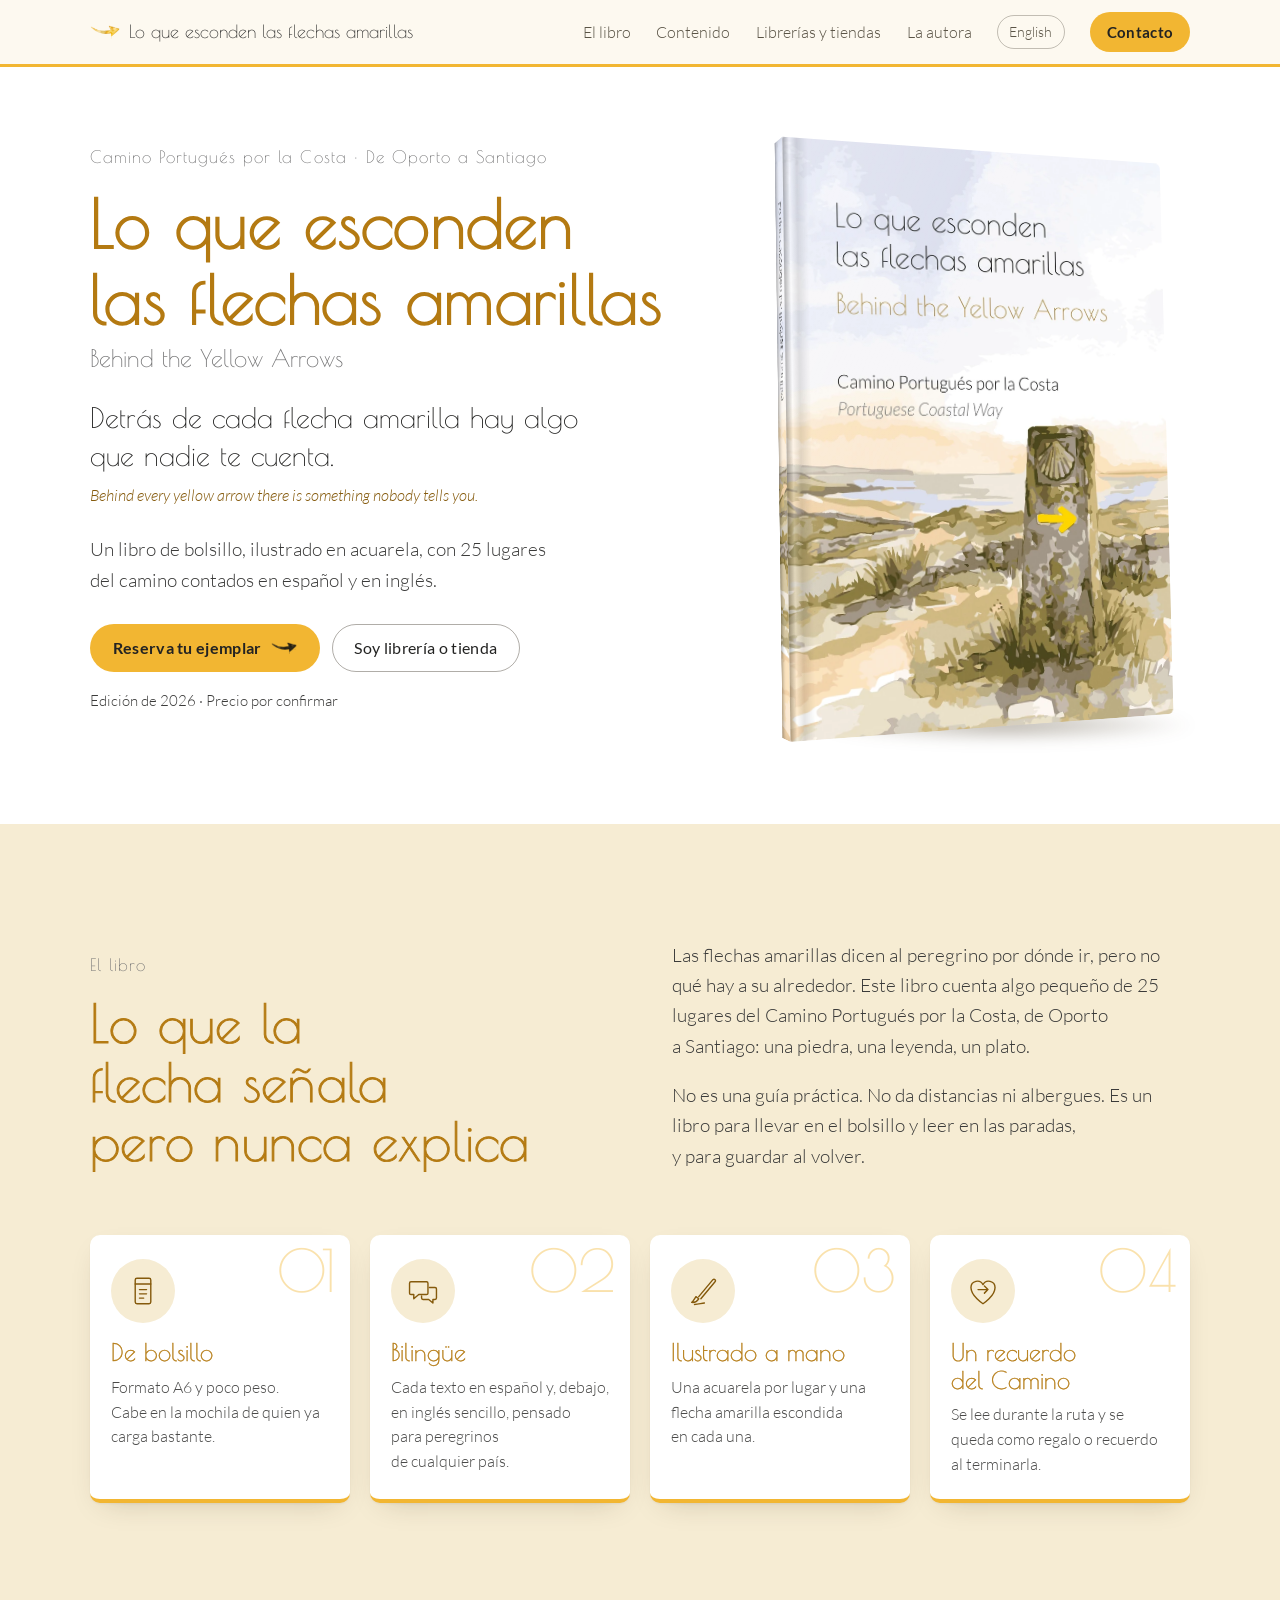
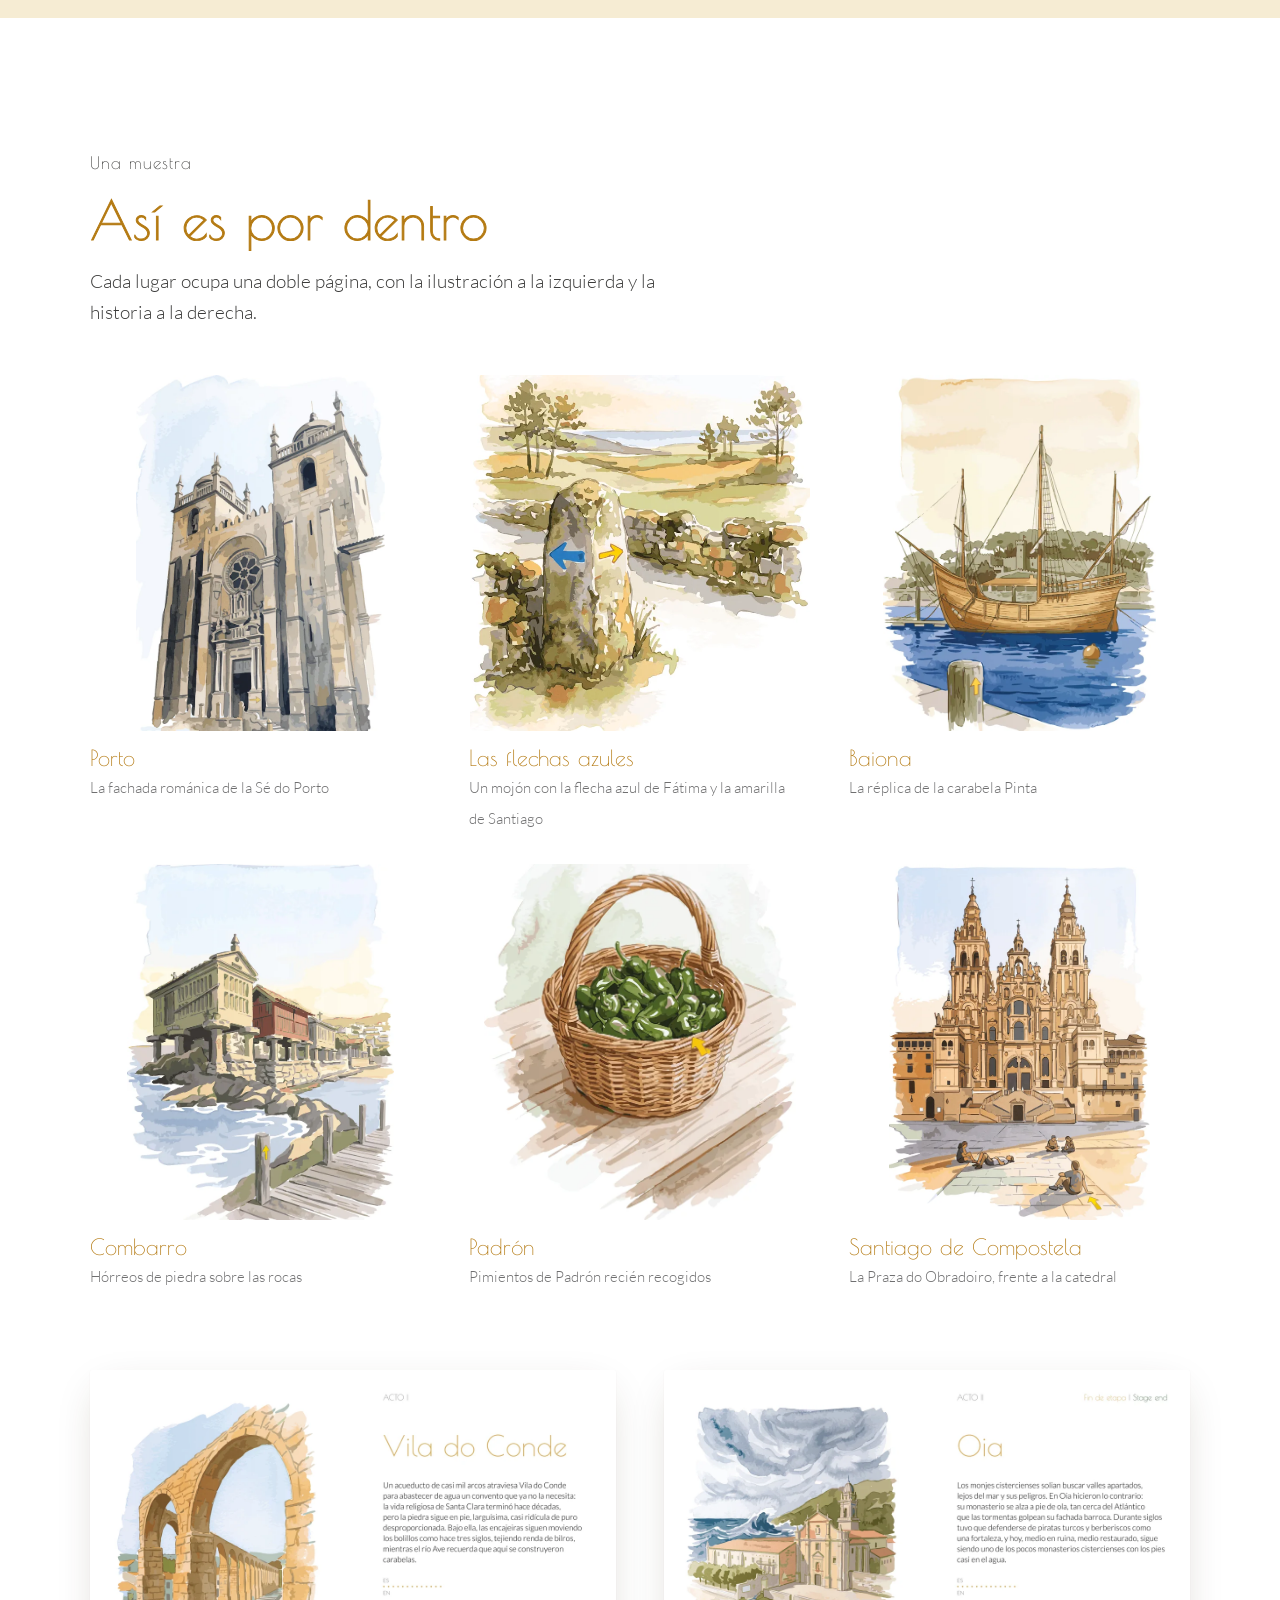
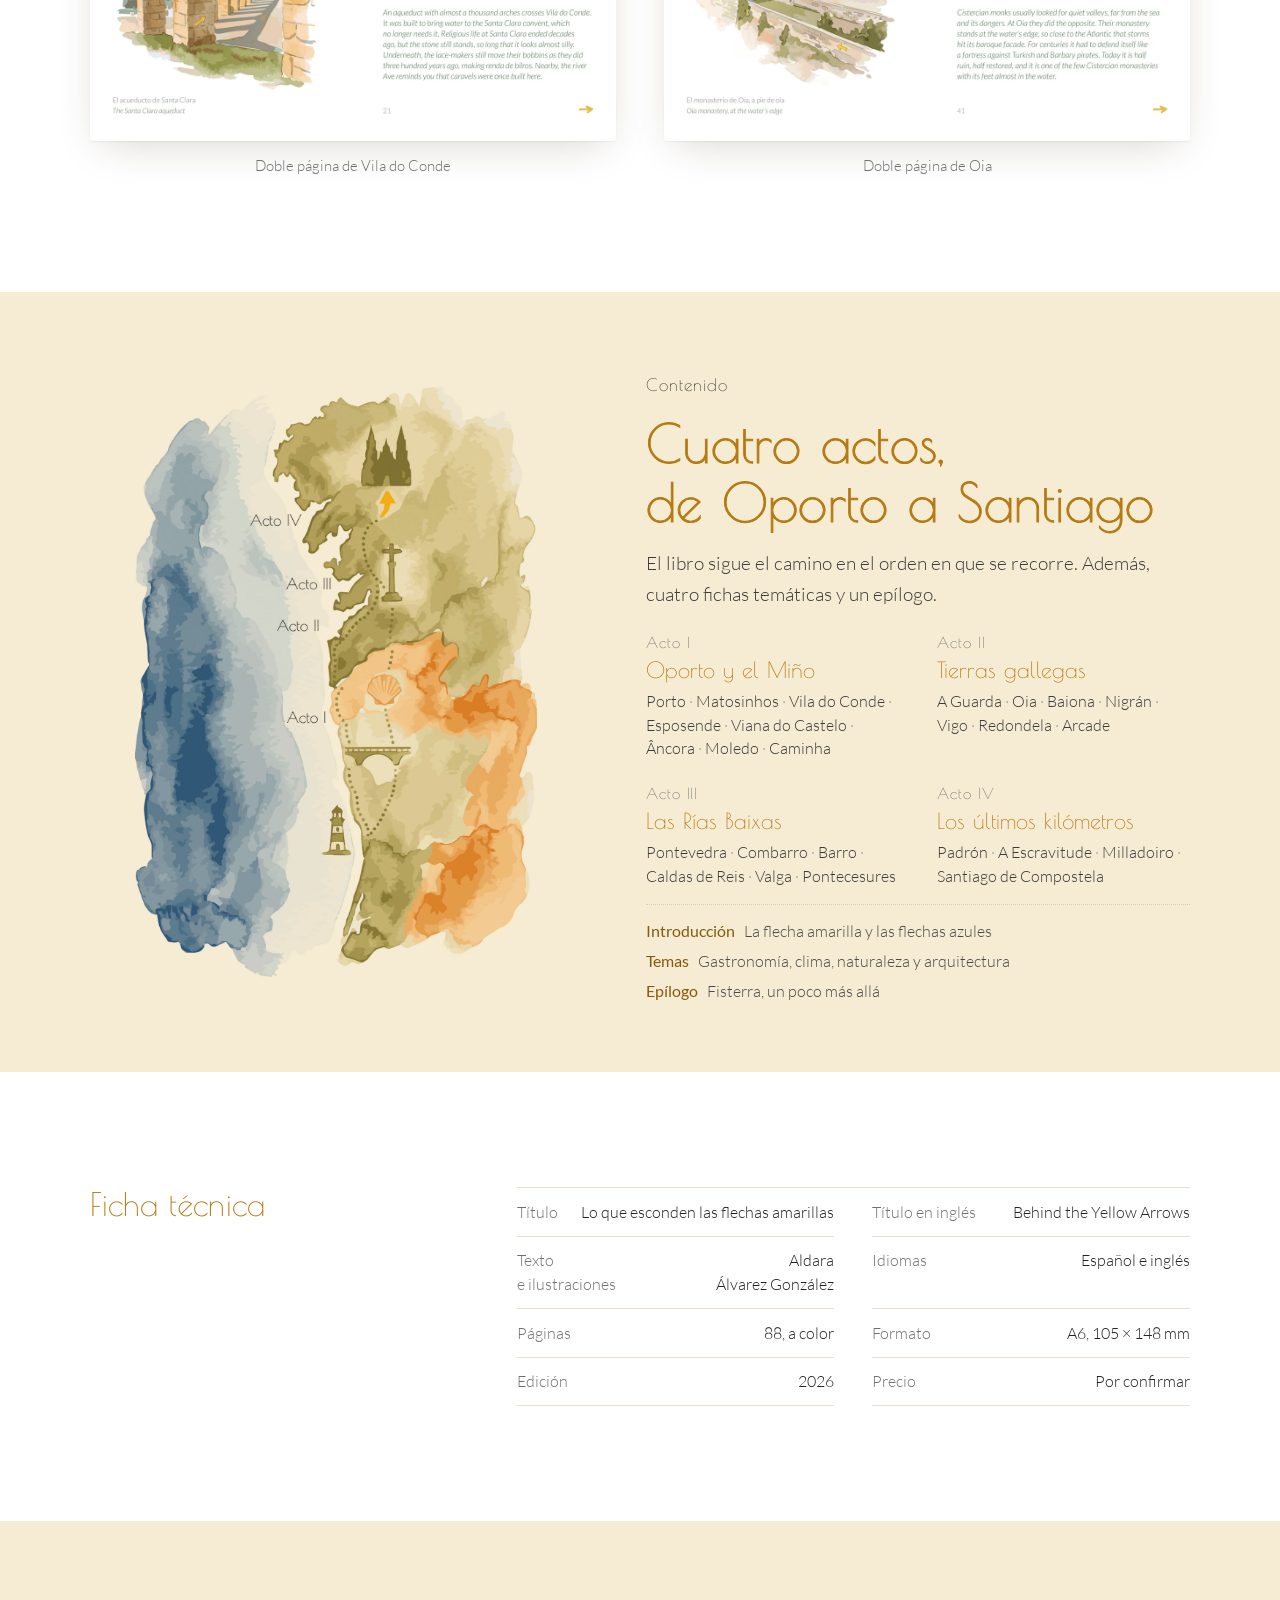
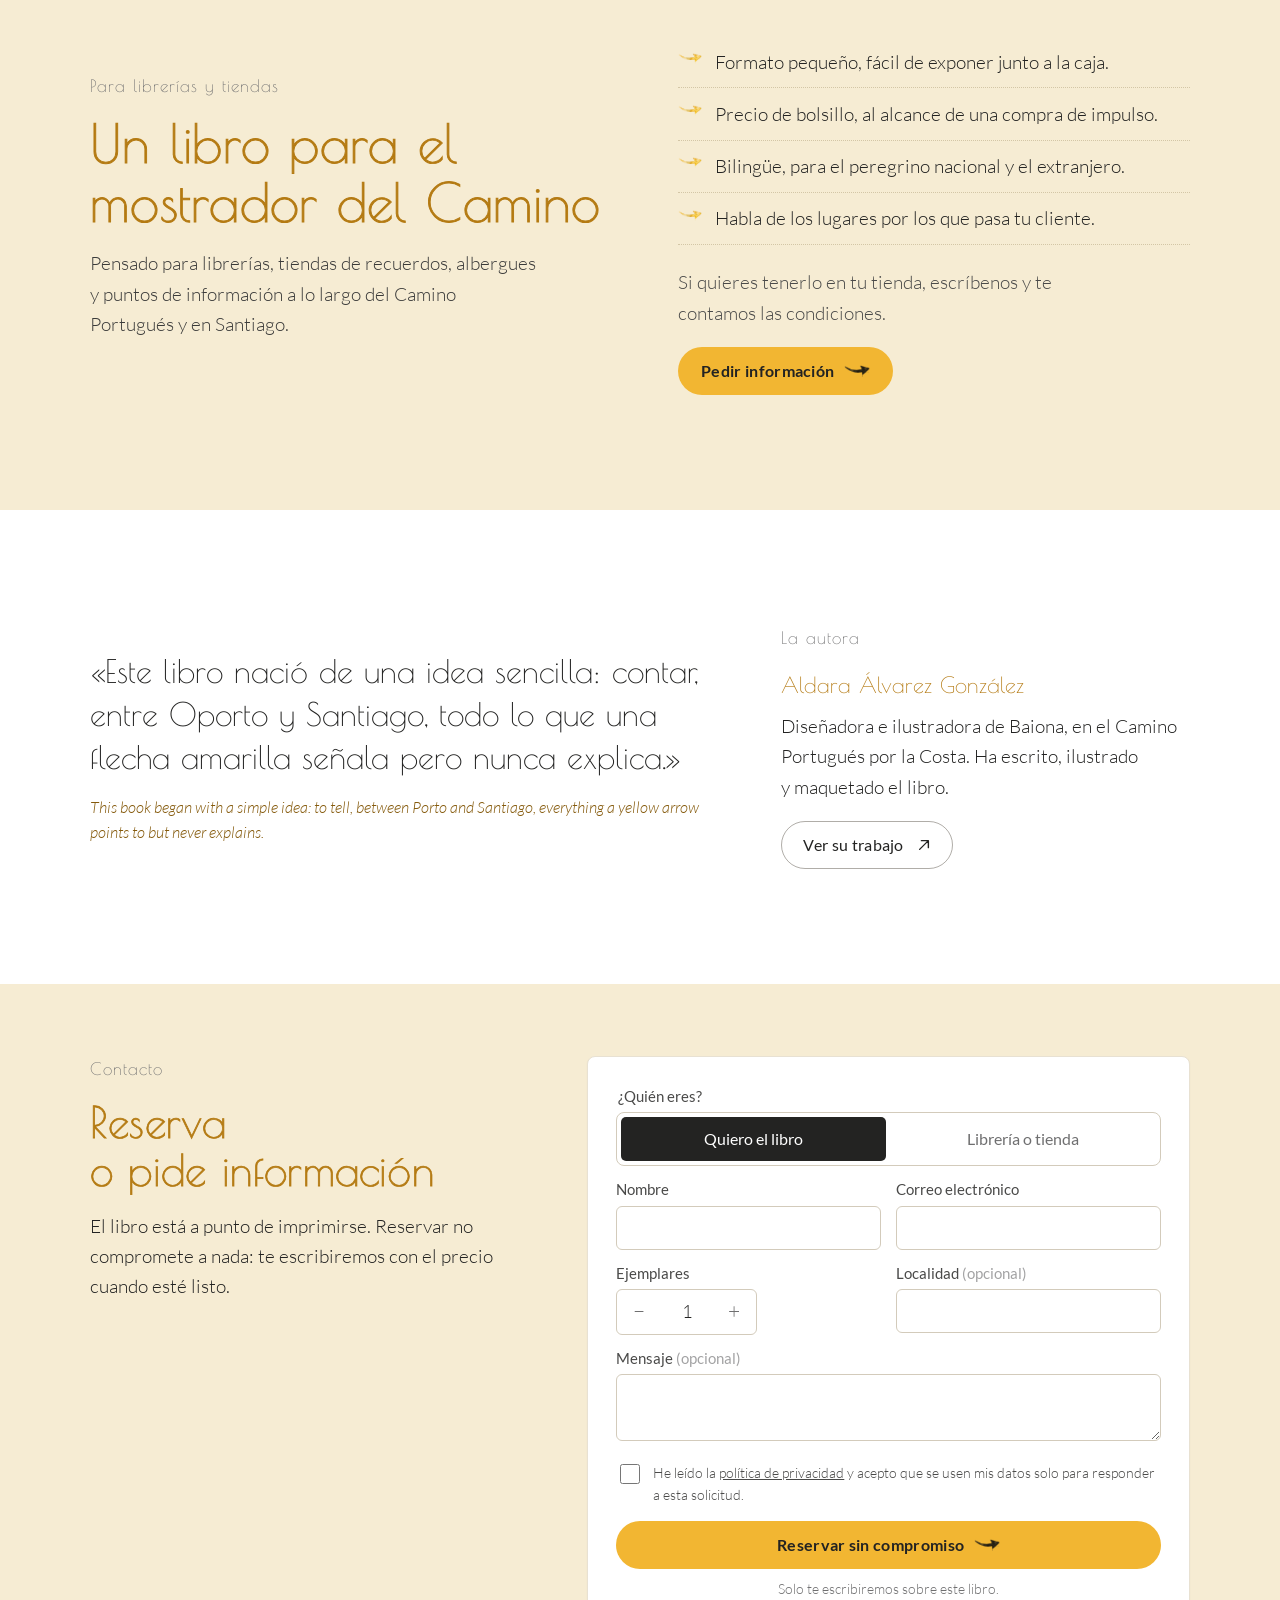
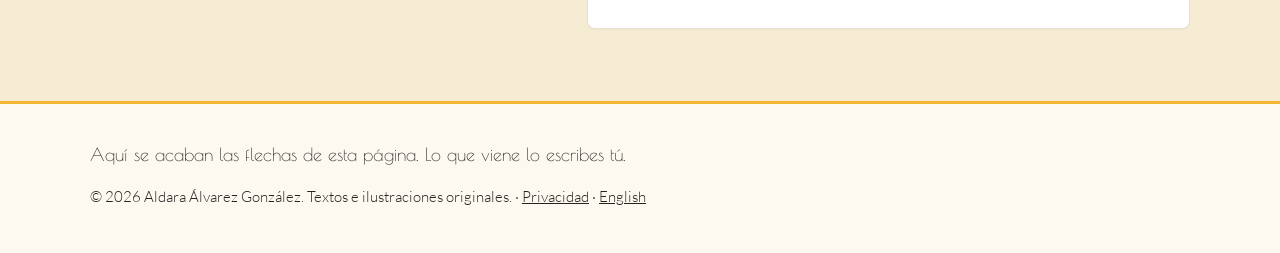
==== commit d3de7928: "Web indexable con sitemap y robots, analítica sin cookies, privacidad actualizada y 88 páginas Co-Au" ====
--- a/docs/index.html
+++ b/docs/index.html
@@ -5,7 +5,7 @@
 <meta name="viewport" content="width=device-width,initial-scale=1">
 <title>Lo que esconden las flechas amarillas · Camino Portugués por la Costa</title>
 <meta name="description" content="Libro de bolsillo ilustrado en acuarela por Aldara Álvarez González: 25 lugares del Camino Portugués por la Costa, de Oporto a Santiago, en español y en inglés. Para lectores, librerías y tiendas del Camino.">
-<meta name="robots" content="noindex,follow">
+<meta name="robots" content="index,follow">
 <link rel="canonical" href="https://flechasamarillas.aldaraalvarez.es/">
 <link rel="alternate" hreflang="es" href="https://flechasamarillas.aldaraalvarez.es/">
 <link rel="alternate" hreflang="en" href="https://flechasamarillas.aldaraalvarez.es/en/">
@@ -21,8 +21,8 @@
 <link rel="icon" href="favicon.svg" type="image/svg+xml">
 <link rel="preload" href="fonts/poiret-one-latin-400-normal.woff2" as="font" type="font/woff2" crossorigin>
 <link rel="preload" href="fonts/lato-latin-300-normal.woff2" as="font" type="font/woff2" crossorigin>
-<link rel="stylesheet" href="css/site.css?v=ed4a81b6">
-<script type="application/ld+json">{"@context": "https://schema.org", "@type": "Book", "name": "Lo que esconden las flechas amarillas", "alternateName": "Behind the Yellow Arrows", "author": {"@type": "Person", "name": "Aldara Álvarez González", "url": "https://aldaraalvarez.es"}, "illustrator": {"@type": "Person", "name": "Aldara Álvarez González"}, "inLanguage": ["es", "en"], "numberOfPages": 84, "bookFormat": "https://schema.org/Paperback", "about": "Camino Portugués por la Costa", "image": "https://flechasamarillas.aldaraalvarez.es/img/portada.webp", "description": "Libro de bolsillo ilustrado en acuarela por Aldara Álvarez González: 25 lugares del Camino Portugués por la Costa, de Oporto a Santiago, en español y en inglés. Para lectores, librerías y tiendas del Camino."}</script>
+<link rel="stylesheet" href="css/site.css?v=a564d662">
+<script type="application/ld+json">{"@context": "https://schema.org", "@type": "Book", "name": "Lo que esconden las flechas amarillas", "alternateName": "Behind the Yellow Arrows", "author": {"@type": "Person", "name": "Aldara Álvarez González", "url": "https://aldaraalvarez.es"}, "illustrator": {"@type": "Person", "name": "Aldara Álvarez González"}, "inLanguage": ["es", "en"], "numberOfPages": 88, "bookFormat": "https://schema.org/Paperback", "about": "Camino Portugués por la Costa", "image": "https://flechasamarillas.aldaraalvarez.es/img/portada.webp", "description": "Libro de bolsillo ilustrado en acuarela por Aldara Álvarez González: 25 lugares del Camino Portugués por la Costa, de Oporto a Santiago, en español y en inglés. Para lectores, librerías y tiendas del Camino."}</script>
 </head>
 <body class="sin-js">
 <a class="salto" href="#contenido">Saltar al contenido</a>
@@ -81,7 +81,7 @@
       <h2 class="titulo titulo-l">Así es por dentro</h2>
       <p>Cada lugar ocupa una doble página, con la ilustración a la izquierda y la historia a la derecha.</p>
     </div>
-    <div class="muestra"><figure class="aparece"><div class="muestra-img"><img class="acuarela" src="img/muestra/porto.webp" alt="La fachada románica de la Sé do Porto" loading="lazy" decoding="async"></div><figcaption><b>Porto</b><span>La fachada románica de la Sé do Porto</span></figcaption></figure><figure class="aparece"><div class="muestra-img"><img class="acuarela" src="img/muestra/flechas-azules.webp" alt="Un mojón con la flecha azul de Fátima y la amarilla de Santiago" loading="lazy" decoding="async"></div><figcaption><b>Las flechas azules</b><span>Un mojón con la flecha azul de Fátima y la amarilla de Santiago</span></figcaption></figure><figure class="aparece"><div class="muestra-img"><img class="acuarela" src="img/muestra/baiona.webp" alt="La réplica de la carabela Pinta" loading="lazy" decoding="async"></div><figcaption><b>Baiona</b><span>La réplica de la carabela Pinta</span></figcaption></figure><figure class="aparece"><div class="muestra-img"><img class="acuarela" src="img/muestra/combarro.webp" alt="Hórreos de piedra sobre las rocas" loading="lazy" decoding="async"></div><figcaption><b>Combarro</b><span>Hórreos de piedra sobre las rocas</span></figcaption></figure><figure class="aparece"><div class="muestra-img"><img class="acuarela" src="img/muestra/padron.webp" alt="Pimientos de Padrón recién recogidos" loading="lazy" decoding="async"></div><figcaption><b>Padrón</b><span>Pimientos de Padrón recién recogidos</span></figcaption></figure><figure class="aparece"><div class="muestra-img"><img class="acuarela" src="img/muestra/santiago.webp" alt="La Praza do Obradoiro, frente a la catedral" loading="lazy" decoding="async"></div><figcaption><b>Santiago de Compostela</b><span>La Praza do Obradoiro, frente a la catedral</span></figcaption></figure></div>
+    <div class="muestra"><figure class="aparece"><button type="button" class="muestra-img ampliable" aria-label="La fachada románica de la Sé do Porto"><img class="acuarela" src="img/muestra/porto.webp" data-grande="img/muestra/porto-grande.webp" alt="La fachada románica de la Sé do Porto" loading="lazy" decoding="async"></button><figcaption><b>Porto</b><span>La fachada románica de la Sé do Porto</span></figcaption></figure><figure class="aparece"><button type="button" class="muestra-img ampliable" aria-label="Un mojón con la flecha azul de Fátima y la amarilla de Santiago"><img class="acuarela" src="img/muestra/flechas-azules.webp" data-grande="img/muestra/flechas-azules-grande.webp" alt="Un mojón con la flecha azul de Fátima y la amarilla de Santiago" loading="lazy" decoding="async"></button><figcaption><b>Las flechas <br class="salto-m">azules</b><span>Un mojón con la flecha azul de Fátima y la amarilla de Santiago</span></figcaption></figure><figure class="aparece"><button type="button" class="muestra-img ampliable" aria-label="La réplica de la carabela Pinta"><img class="acuarela" src="img/muestra/baiona.webp" data-grande="img/muestra/baiona-grande.webp" alt="La réplica de la carabela Pinta" loading="lazy" decoding="async"></button><figcaption><b>Baiona</b><span>La réplica de la carabela Pinta</span></figcaption></figure><figure class="aparece"><button type="button" class="muestra-img ampliable" aria-label="Hórreos de piedra sobre las rocas"><img class="acuarela" src="img/muestra/combarro.webp" data-grande="img/muestra/combarro-grande.webp" alt="Hórreos de piedra sobre las rocas" loading="lazy" decoding="async"></button><figcaption><b>Combarro</b><span>Hórreos de piedra sobre las rocas</span></figcaption></figure><figure class="aparece"><button type="button" class="muestra-img ampliable" aria-label="Pimientos de Padrón recién recogidos"><img class="acuarela" src="img/muestra/padron.webp" data-grande="img/muestra/padron-grande.webp" alt="Pimientos de Padrón recién recogidos" loading="lazy" decoding="async"></button><figcaption><b>Padrón</b><span>Pimientos de Padrón recién recogidos</span></figcaption></figure><figure class="aparece"><button type="button" class="muestra-img ampliable" aria-label="La Praza do Obradoiro, frente a la catedral"><img class="acuarela" src="img/muestra/santiago.webp" data-grande="img/muestra/santiago-grande.webp" alt="La Praza do Obradoiro, frente a la catedral" loading="lazy" decoding="async"></button><figcaption><b>Santiago de Compostela</b><span>La Praza do Obradoiro, frente a la catedral</span></figcaption></figure></div>
     <div class="dobles">
     <figure class="doble aparece">
       <button type="button" class="ampliable" aria-label="Doble página de Vila do Conde con la ilustración del acueducto y el texto en español e inglés"><img src="img/muestra/doble.webp" data-grande="img/muestra/doble-grande.webp" alt="Doble página de Vila do Conde con la ilustración del acueducto y el texto en español e inglés" loading="lazy" decoding="async" width="1200" height="846"></button>
@@ -92,8 +92,8 @@
       <figcaption>Doble página de Oia</figcaption>
     </figure>
     <figure class="doble doble-movil aparece">
-      <button type="button" class="ampliable" aria-label="Doble página de Baiona con la ilustración de la carabela y el texto en español e inglés"><img src="img/muestra/doble-baiona.webp" data-grande="img/muestra/doble-baiona-grande.webp" alt="Doble página de Baiona con la ilustración de la carabela y el texto en español e inglés" loading="lazy" decoding="async" width="1200" height="846"></button>
-      <figcaption>Doble página de Baiona</figcaption>
+      <button type="button" class="ampliable" aria-label="Doble página de Arcade con la ilustración de las bateas de ostras y el texto en español e inglés"><img src="img/muestra/doble-arcade.webp" data-grande="img/muestra/doble-arcade-grande.webp" alt="Doble página de Arcade con la ilustración de las bateas de ostras y el texto en español e inglés" loading="lazy" decoding="async" width="1200" height="846"></button>
+      <figcaption>Doble página de Arcade</figcaption>
     </figure>
     </div>
   </div>
@@ -117,7 +117,7 @@
 <section class="seccion" id="ficha">
   <div class="envoltura ficha-bloque aparece">
     <h2 class="titulo titulo-m">Ficha técnica</h2>
-    <dl class="ficha-tecnica"><div><dt>Título</dt><dd>Lo que esconden las flechas amarillas</dd></div><div><dt>Título en inglés</dt><dd>Behind the Yellow Arrows</dd></div><div><dt>Texto e ilustraciones</dt><dd>Aldara Álvarez González</dd></div><div><dt>Idiomas</dt><dd>Español e inglés</dd></div><div><dt>Páginas</dt><dd>84, a color</dd></div><div><dt>Formato</dt><dd>A6, 105 × 148 mm</dd></div><div><dt>Edición</dt><dd>2026</dd></div><div><dt>Precio</dt><dd>Por confirmar</dd></div></dl>
+    <dl class="ficha-tecnica"><div><dt>Título</dt><dd>Lo que esconden las flechas amarillas</dd></div><div><dt>Título en inglés</dt><dd>Behind the Yellow Arrows</dd></div><div><dt>Texto e ilustraciones</dt><dd>Aldara Álvarez González</dd></div><div><dt>Idiomas</dt><dd>Español e inglés</dd></div><div><dt>Páginas</dt><dd>88, a color</dd></div><div><dt>Formato</dt><dd>A6, 105 × 148 mm</dd></div><div><dt>Edición</dt><dd>2026</dd></div><div><dt>Precio</dt><dd>Por confirmar</dd></div></dl>
   </div>
 </section>
 
@@ -206,6 +206,12 @@
 <div class="barra-movil"><a class="boton boton-principal" href="#contacto">Reserva tu ejemplar <img class="boton-flecha" src="img/flecha.png" alt="" width="26" height="12"></a></div>
 
 <script id="datos" type="application/json">{"t": {"enviando": "Enviando…", "enviar_l": "Reservar sin compromiso", "enviar_t": "Pedir información", "err_nombre": "Escribe tu nombre.", "err_email": "Revisa el correo, parece incompleto.", "err_comercio": "Escribe el nombre del comercio.", "err_priv": "Necesitamos que aceptes la política de privacidad.", "err_red": "No se ha podido enviar. Prueba de nuevo en un momento.", "err_lim": "Has enviado varias solicitudes seguidas. Prueba de nuevo dentro de un rato.", "ok_l": "Gracias. Te escribiremos a {email} cuando el libro esté impreso. Buen camino.", "ok_t": "Gracias. Te escribiremos a {email} con las condiciones para tu tienda."}}</script>
-<script src="js/site.js?v=ed4a81b6" defer></script>
+<script src="js/site.js?v=a564d662" defer></script>
+<script>
+(function(d,l){var u=new URLSearchParams(l.search),q=function(k){return encodeURIComponent(u.get(k)||'')};
+new Image().src='https://nanuve.net/v?site=-SnVv6aGs1Ub&path='+encodeURIComponent(l.pathname)+'&ref='+encodeURIComponent(d.referrer)
++'&w='+screen.width+'&l='+encodeURIComponent(navigator.language||'')+'&us='+q('utm_source')+'&um='+q('utm_medium')+'&uc='+q('utm_campaign');
+})(document,location);
+</script>
 </body>
 </html>
--- a/docs/css/site.css
+++ b/docs/css/site.css
@@ -157,6 +157,8 @@
 @media (max-width:700px){.dobles{grid-template-columns:1fr}}
 .doble{margin:0}
 .doble-movil{display:none}
+.salto-m{display:none}
+.muestra .muestra-img{width:100%;aspect-ratio:23/24;display:flex;align-items:center;justify-content:center;cursor:zoom-in}
 .icono-ext{vertical-align:-1px;margin-left:.2em}
 .doble img{width:100%;box-shadow:var(--sombra);border-radius:3px}
 .ampliable{all:unset;display:block;cursor:zoom-in;border-radius:3px;transition:transform var(--t-medio),box-shadow var(--t-medio)}
@@ -164,7 +166,7 @@
 .ampliable:focus-visible{outline:2px solid var(--ocre-texto);outline-offset:4px}
 .zoom{position:fixed;inset:0;z-index:60;display:grid;place-items:center;padding:16px;background:rgba(35,31,23,0);cursor:zoom-out;transition:background 320ms ease}
 .zoom.abierto{background:rgba(35,31,23,.72)}
-.zoom img{width:min(100%,1000px);height:auto;border-radius:4px;box-shadow:0 24px 60px -12px rgba(0,0,0,.5);opacity:0;transform:scale(.82);transition:opacity 320ms ease,transform 420ms cubic-bezier(.2,.7,.2,1)}
+.zoom img{width:auto;max-width:min(100%,1000px);max-height:92vh;height:auto;background:#fff;border-radius:4px;box-shadow:0 24px 60px -12px rgba(0,0,0,.5);opacity:0;transform:scale(.82);transition:opacity 320ms ease,transform 420ms cubic-bezier(.2,.7,.2,1)}
 .zoom.abierto img{opacity:1;transform:none}
 @media (prefers-reduced-motion:reduce){.zoom,.zoom img,.ampliable{transition:none}}
 .doble figcaption{margin-top:.8rem;font-size:.9063rem;color:var(--gris);text-align:center}
@@ -350,6 +352,9 @@
   #muestra .cabeza-seccion p{display:none}
   .muestra{grid-template-columns:repeat(3,minmax(0,1fr));column-gap:8px}
   .muestra figcaption span{display:none}
+  .salto-m{display:inline}
+  .muestra figure:nth-child(1){order:1}.muestra figure:nth-child(2){order:5}.muestra figure:nth-child(3){order:3}
+  .muestra figure:nth-child(4){order:4}.muestra figure:nth-child(5){order:2}.muestra figure:nth-child(6){order:6}
   .muestra figcaption{margin-top:.4rem}
   .muestra figcaption b{font-size:.95rem}
   .dobles{display:flex;overflow-x:auto;scroll-snap-type:x mandatory;gap:12px;margin:22px calc(var(--gutter) * -1) 0;padding:0 var(--gutter) 6px;-webkit-overflow-scrolling:touch}
